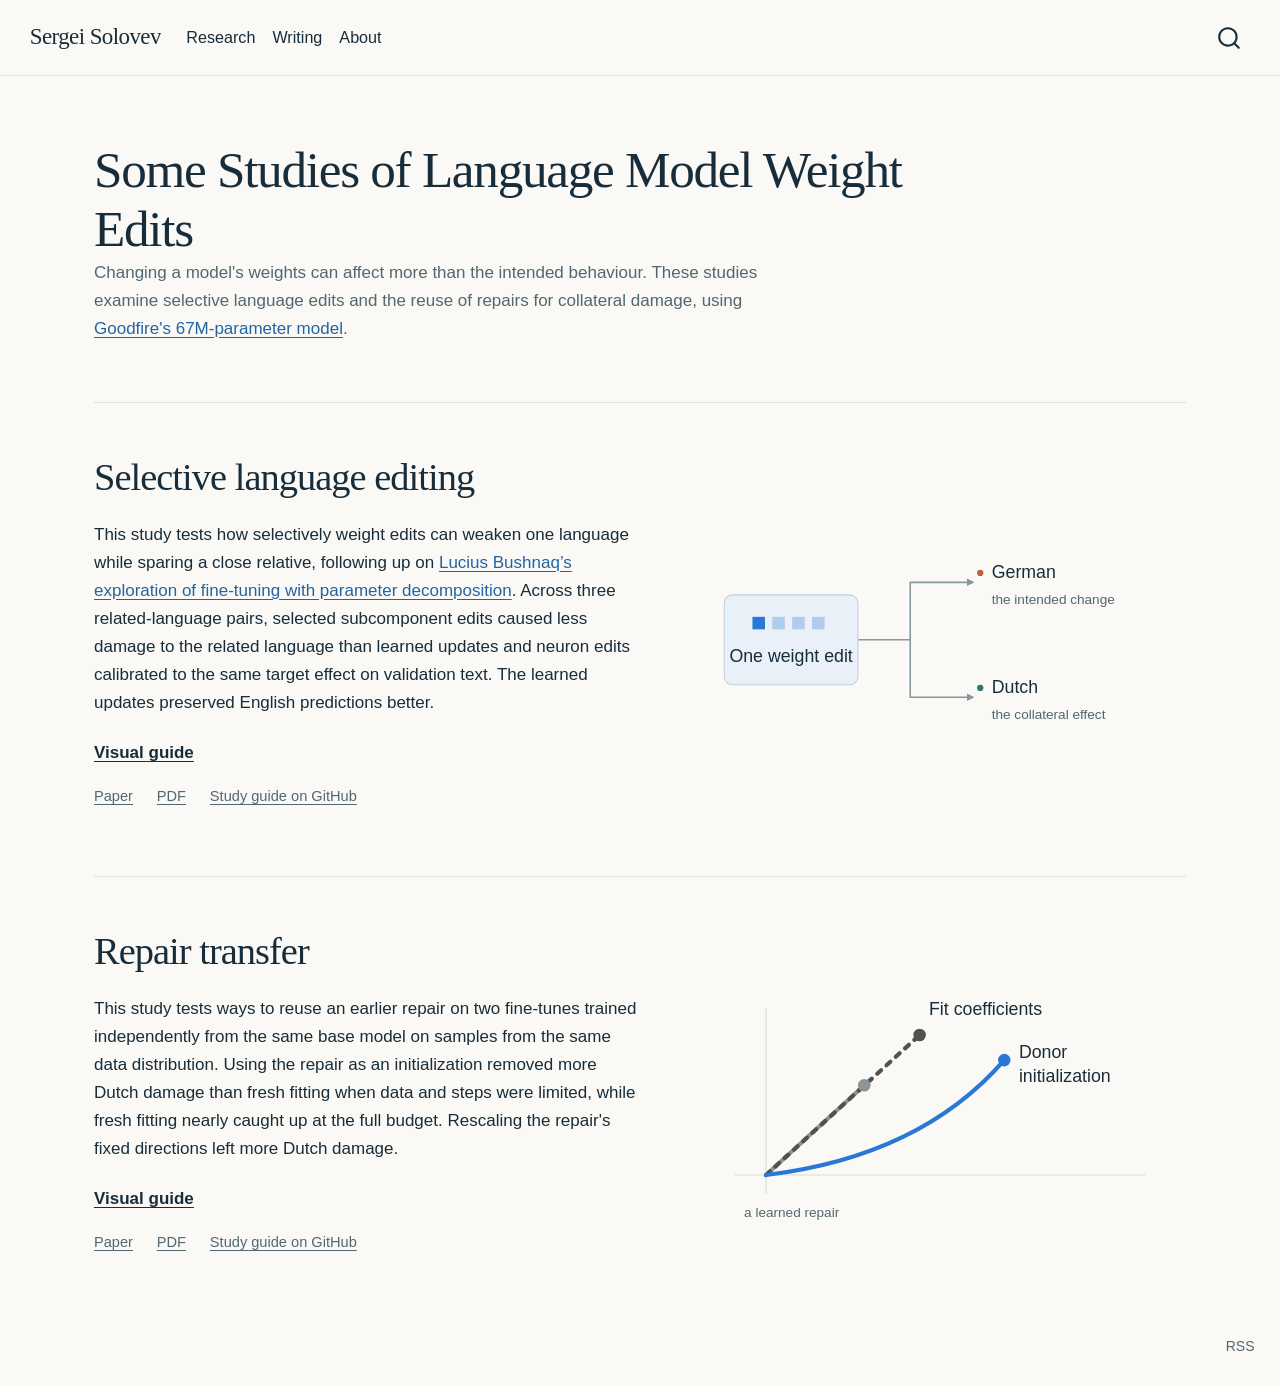
==== index.html @ b1fa0564 "Initial rendered site" ====
<!DOCTYPE html>
<html xmlns="http://www.w3.org/1999/xhtml" lang="en" xml:lang="en"><head>

<meta charset="utf-8">
<meta name="generator" content="quarto-1.10.19">

<meta name="viewport" content="width=device-width, initial-scale=1.0, user-scalable=yes">

<meta name="description" content="Language-model interpretability through selective weight edits and repair transfer.">

<title>Some Studies of Language Model Weight Edits – interesearch</title>
<style>
/* Default styles provided by pandoc.
** See https://pandoc.org/MANUAL.html#variables-for-html for config info.
*/
span.smallcaps{font-variant: small-caps;}
div.columns{display: flex; gap: 1.5em;}
div.column{flex: auto;}
@media screen {
div.columns{gap: min(4vw, 1.5em);}
div.column{overflow-x: auto;}
}
div.hanging-indent{margin-left: 1.5em; text-indent: -1.5em;}
ul.task-list{list-style: none;}
ul.task-list li input[type="checkbox"] {
  width: 0.8em;
  margin: 0 0.8em 0.2em -1em; /* quarto-specific, see https://github.com/quarto-dev/quarto-cli/issues/4556 */ 
  vertical-align: middle;
}
</style>


<script src="site_libs/quarto-nav/quarto-nav.js"></script>
<script src="site_libs/quarto-nav/headroom.min.js"></script>
<script src="site_libs/clipboard/clipboard.min.js"></script>
<script src="site_libs/quarto-search/autocomplete.umd.js"></script>
<script src="site_libs/quarto-search/fuse.min.js"></script>
<script src="site_libs/quarto-search/quarto-search.js"></script>
<meta name="quarto:offset" content="./">
<link href="./favicon.svg" rel="icon" type="image/svg+xml">
<script src="site_libs/quarto-html/quarto.js" type="module"></script>
<script src="site_libs/quarto-html/tabsets/tabsets.js" type="module"></script>
<script src="site_libs/quarto-html/popper.min.js"></script>
<script src="site_libs/quarto-html/tippy.umd.min.js"></script>
<script src="site_libs/quarto-html/anchor.min.js"></script>
<link href="site_libs/quarto-html/tippy.css" rel="stylesheet">
<link href="site_libs/quarto-html/quarto-syntax-highlighting-bf27225e3a48a9273f3daa8f8e829971.css" rel="stylesheet" id="quarto-text-highlighting-styles">
<script src="site_libs/bootstrap/bootstrap.min.js"></script>
<link href="site_libs/bootstrap/bootstrap-icons.css" rel="stylesheet">
<link href="site_libs/bootstrap/bootstrap-445b8638c3d06994fee0907d791121c4.min.css" rel="stylesheet" append-hash="true" id="quarto-bootstrap" data-mode="light">
<script id="quarto-search-options" type="application/json">{
  "location": "navbar",
  "copy-button": false,
  "collapse-after": 3,
  "panel-placement": "end",
  "type": "overlay",
  "limit": 50,
  "keyboard-shortcut": [
    "f",
    "/",
    "s"
  ],
  "show-item-context": false,
  "language": {
    "search-no-results-text": "No results",
    "search-matching-documents-text": "matching documents",
    "search-copy-link-title": "Copy link to search",
    "search-hide-matches-text": "Hide additional matches",
    "search-more-match-text": "more match in this document",
    "search-more-matches-text": "more matches in this document",
    "search-clear-button-title": "Clear",
    "search-text-placeholder": "",
    "search-detached-cancel-button-title": "Cancel",
    "search-submit-button-title": "Submit",
    "search-label": "Search"
  }
}</script>


<link rel="stylesheet" href="styles.css">
<meta property="og:title" content="Some Studies of Language Model Weight Edits – interesearch">
<meta property="og:description" content="Language-model interpretability through selective weight edits and repair transfer.">
<meta property="og:image" content="https://sergeisoly.github.io/interesearch/social-card.png">
<meta property="og:site_name" content="interesearch">
<meta property="og:image:height" content="630">
<meta property="og:image:width" content="1200">
<meta name="twitter:title" content="Some Studies of Language Model Weight Edits – interesearch">
<meta name="twitter:description" content="Language-model interpretability through selective weight edits and repair transfer.">
<meta name="twitter:image" content="https://sergeisoly.github.io/interesearch/social-card.png">
<meta name="twitter:image-height" content="630">
<meta name="twitter:image-width" content="1200">
<meta name="twitter:card" content="summary_large_image">
</head>

<body class="nav-fixed research-home quarto-light">

<div id="quarto-search-results"></div>
  <header id="quarto-header" class="headroom fixed-top">
    <nav class="navbar navbar-expand-sm " data-bs-theme="dark">
      <div class="navbar-container container-fluid">
      <div class="navbar-brand-container mx-auto">
    <a class="navbar-brand" href="https://sergeisoly.github.io/">
    <span class="navbar-title">Sergei Solovev</span>
    </a>
  </div>
            <div id="quarto-search" class="" title="Search"></div>
          <button class="navbar-toggler" type="button" data-bs-toggle="collapse" data-bs-target="#navbarCollapse" aria-controls="navbarCollapse" role="menu" aria-expanded="false" aria-label="Toggle navigation" onclick="if (window.quartoToggleHeadroom) { window.quartoToggleHeadroom(); }">
  <span class="navbar-toggler-icon"></span>
</button>
          <div class="collapse navbar-collapse" id="navbarCollapse">
            <ul class="navbar-nav navbar-nav-scroll me-auto">
  <li class="nav-item">
    <a class="nav-link" href="https://sergeisoly.github.io/research.html"> 
<span class="menu-text">Research</span></a>
  </li>  
  <li class="nav-item">
    <a class="nav-link" href="https://sergeisoly.github.io/writing.html"> 
<span class="menu-text">Writing</span></a>
  </li>  
  <li class="nav-item">
    <a class="nav-link" href="https://sergeisoly.github.io/about.html"> 
<span class="menu-text">About</span></a>
  </li>  
</ul>
          </div> <!-- /navcollapse -->
            <div class="quarto-navbar-tools">
</div>
      </div> <!-- /container-fluid -->
    </nav>
</header>
<!-- content -->
<div id="quarto-content" class="quarto-container page-columns page-rows-contents page-layout-full page-navbar">
<!-- sidebar -->
<!-- margin-sidebar -->
    
<!-- main -->
<main class="content column-page" id="quarto-document-content">

<header id="title-block-header" class="quarto-title-block default">
<div class="quarto-title">
<h1 class="title">Some Studies of Language Model Weight Edits</h1>
</div>

<div>
  <div class="description">
    Language-model interpretability through selective weight edits and repair transfer.
  </div>
</div>


<div class="quarto-title-meta column-page">

    
  
    
  </div>
  


</header>


<header class="research-hero">
<h1>Some Studies of Language Model Weight Edits</h1>
<p class="research-intro">Changing a model's weights can affect more than the intended behaviour. These studies examine selective language edits and the reuse of repairs for collateral damage, using <a href="https://www.goodfire.com/research/interpreting-lm-parameters">Goodfire's 67M-parameter model</a>.</p>
</header>

<section class="research-story">
<div class="research-story-copy">
<h2 class="anchored">Selective language editing</h2>
<p>This study tests how selectively weight edits can weaken one language while sparing a close relative, following up on <a href="https://www.lesswrong.com/posts/ieoWstubDQWLrMnhH/exploration-fine-tuning-with-parameter-decomposition">Lucius Bushnaq’s exploration of fine-tuning with parameter decomposition</a>. Across three related-language pairs, selected subcomponent edits caused less damage to the related language than learned updates and neuron edits calibrated to the same target effect on validation text. The learned updates preserved English predictions better.</p>
<p><a class="research-main-link" href="./selective-editing/explainer.html">Visual guide</a></p>
<p class="research-secondary-links"><a href="./selective-editing/index.html">Paper</a><a href="selective-editing/index.pdf">PDF</a><a href="https://github.com/sergeisoly/interesearch/blob/main/papers/guides/selective-editing.md">Study guide on GitHub</a></p>
</div>
<div class="research-story-visual" aria-label="The experiment changes German and checks the effect on Dutch. Diagram of the question, not measured data.">
<svg viewbox="0 0 470 260" role="img" aria-labelledby="selective-preview-title">
<title id="selective-preview-title">One edit, two languages to check</title>
<defs><marker id="preview-arrow" viewbox="0 0 10 10" refx="8" refy="5" markerwidth="5" markerheight="5" orient="auto-start-reverse"><path d="M 0 0 L 10 5 L 0 10" fill="#87999f"></path></marker></defs>
<g fill="none" stroke="#87999f" stroke-width="1.5" marker-end="url(#preview-arrow)"><path d="M 156 130 H 206 V 75 H 266"></path><path d="M 206 130 V 185 H 266"></path></g>
<rect x="28" y="87" width="128" height="86" rx="8" fill="#eaf0f8" stroke="#bfd0e3"></rect>
<g fill="#2a78d6"><rect x="55" y="108" width="12" height="12"></rect><rect x="74" y="108" width="12" height="12" opacity=".3"></rect><rect x="93" y="108" width="12" height="12" opacity=".3"></rect><rect x="112" y="108" width="12" height="12" opacity=".3"></rect></g>
<text x="92" y="151" text-anchor="middle" class="preview-main">One weight edit</text>
<text x="284" y="71" class="preview-main">German</text><text x="284" y="96" class="preview-note">the intended change</text>
<text x="284" y="181" class="preview-main">Dutch</text><text x="284" y="206" class="preview-note">the collateral effect</text>
<circle cx="273" cy="66" r="3" fill="#b56542"></circle><circle cx="273" cy="176" r="3" fill="#2c776f"></circle>
</svg>
</div>
</section>

<section class="research-story">
<div class="research-story-copy">
<h2 class="anchored">Repair transfer</h2>
<p>This study tests ways to reuse an earlier repair on two fine-tunes trained independently from the same base model on samples from the same data distribution. Using the repair as an initialization removed more Dutch damage than fresh fitting when data and steps were limited, while fresh fitting nearly caught up at the full budget. Rescaling the repair's fixed directions left more Dutch damage.</p>
<p><a class="research-main-link" href="./repair-transfer/explainer.html">Visual guide</a></p>
<p class="research-secondary-links"><a href="./repair-transfer/index.html">Paper</a><a href="repair-transfer/index.pdf">PDF</a><a href="https://github.com/sergeisoly/interesearch/blob/main/papers/guides/repair-transfer.md">Study guide on GitHub</a></p>
</div>
<div class="research-story-visual" aria-label="A learned repair can provide fixed directions for fitting scalar coefficients or initialize new directions. Schematic of the two approaches.">
<svg viewbox="0 0 470 260" role="img" aria-labelledby="repair-preview-title">
<title id="repair-preview-title">Two ways to reuse a learned repair</title>
<g stroke="#d4deda" stroke-width="1"><path d="M 38 202 H 431"></path><path d="M 68 220 V 42"></path></g>
<g fill="none" stroke-width="4" stroke-linecap="round"><path d="M 68 202 L 162 116" stroke="#8b9599"></path><path d="M 68 202 L 215 68" stroke="#52514e" stroke-dasharray="5 7"></path><path d="M 68 202 Q 216 184 296 92" stroke="#2a78d6"></path></g>
<circle cx="162" cy="116" r="6" fill="#8b9599"></circle><circle cx="215" cy="68" r="6" fill="#52514e"></circle><circle cx="296" cy="92" r="6" fill="#2a78d6"></circle>
<text x="47" y="242" class="preview-note">a learned repair</text><text x="224" y="49" class="preview-main">Fit coefficients</text><text x="310" y="90" class="preview-main">Donor</text><text x="310" y="113" class="preview-main">initialization</text>

</svg>
</div>
</section>



</main> <!-- /main -->
<script id="quarto-html-after-body" type="application/javascript">
  window.document.addEventListener("DOMContentLoaded", function (event) {
    const icon = "";
    const anchorJS = new window.AnchorJS();
    anchorJS.options = {
      placement: 'right',
      icon: icon
    };
    anchorJS.add('.anchored');
    const isCodeAnnotation = (el) => {
      for (const clz of el.classList) {
        if (clz.startsWith('code-annotation-')) {                     
          return true;
        }
      }
      return false;
    }
    const onCopySuccess = function(e) {
      // button target
      const button = e.trigger;
      // don't keep focus
      button.blur();
      // flash "checked"
      button.classList.add('code-copy-button-checked');
      var currentTitle = button.getAttribute("title");
      button.setAttribute("title", "Copied!");
      let tooltip;
      if (window.bootstrap) {
        button.setAttribute("data-bs-toggle", "tooltip");
        button.setAttribute("data-bs-placement", "left");
        button.setAttribute("data-bs-title", "Copied!");
        tooltip = new bootstrap.Tooltip(button, 
          { trigger: "manual", 
            customClass: "code-copy-button-tooltip",
            offset: [0, -8]});
        tooltip.show();    
      }
      setTimeout(function() {
        if (tooltip) {
          tooltip.hide();
          button.removeAttribute("data-bs-title");
          button.removeAttribute("data-bs-toggle");
          button.removeAttribute("data-bs-placement");
        }
        button.setAttribute("title", currentTitle);
        button.classList.remove('code-copy-button-checked');
      }, 1000);
      // clear code selection
      e.clearSelection();
    }
    const getTextToCopy = function(trigger) {
      const outerScaffold = trigger.parentElement.cloneNode(true);
      const codeEl = outerScaffold.querySelector('code');
      for (const childEl of codeEl.children) {
        if (isCodeAnnotation(childEl)) {
          childEl.remove();
        }
      }
      return codeEl.innerText;
    }
    const clipboard = new window.ClipboardJS('.code-copy-button:not([data-in-quarto-modal])', {
      text: getTextToCopy
    });
    clipboard.on('success', onCopySuccess);
    if (window.document.getElementById('quarto-embedded-source-code-modal')) {
      const clipboardModal = new window.ClipboardJS('.code-copy-button[data-in-quarto-modal]', {
        text: getTextToCopy,
        container: window.document.getElementById('quarto-embedded-source-code-modal')
      });
      clipboardModal.on('success', onCopySuccess);
    }
      var localhostRegex = new RegExp(/^(?:http|https):\/\/localhost\:?[0-9]*\//);
      var mailtoRegex = new RegExp(/^mailto:/);
        var filterRegex = new RegExp("https:\/\/sergeisoly\.github\.io\/interesearch\/");
      var isInternal = (href) => {
          return filterRegex.test(href) || localhostRegex.test(href) || mailtoRegex.test(href);
      }
      // Inspect non-navigation links and adorn them if external
     var links = window.document.querySelectorAll('a[href]:not(.nav-link):not(.navbar-brand):not(.toc-action):not(.sidebar-link):not(.sidebar-item-toggle):not(.pagination-link):not(.no-external):not([aria-hidden]):not(.dropdown-item):not(.quarto-navigation-tool):not(.about-link)');
      for (var i=0; i<links.length; i++) {
        const link = links[i];
        if (!isInternal(link.href)) {
          // undo the damage that might have been done by quarto-nav.js in the case of
          // links that we want to consider external
          if (link.dataset.originalHref !== undefined) {
            link.href = link.dataset.originalHref;
          }
        }
      }
    function tippyHover(el, contentFn, onTriggerFn, onUntriggerFn) {
      const config = {
        allowHTML: true,
        maxWidth: 500,
        delay: 100,
        arrow: false,
        appendTo: function(el) {
            return el.parentElement;
        },
        interactive: true,
        interactiveBorder: 10,
        theme: 'quarto',
        placement: 'bottom-start',
      };
      if (contentFn) {
        config.content = contentFn;
      }
      if (onTriggerFn) {
        config.onTrigger = onTriggerFn;
      }
      if (onUntriggerFn) {
        config.onUntrigger = onUntriggerFn;
      }
      window.tippy(el, config); 
    }
    const noterefs = window.document.querySelectorAll('a[role="doc-noteref"]');
    for (var i=0; i<noterefs.length; i++) {
      const ref = noterefs[i];
      tippyHover(ref, function() {
        // use id or data attribute instead here
        let href = ref.getAttribute('data-footnote-href') || ref.getAttribute('href');
        try { href = new URL(href).hash; } catch {}
        const id = href.replace(/^#\/?/, "");
        const note = window.document.getElementById(id);
        if (note) {
          return note.innerHTML;
        } else {
          return "";
        }
      });
    }
    const xrefs = window.document.querySelectorAll('a.quarto-xref');
    const processXRef = (id, note) => {
      // Strip column container classes
      const stripColumnClz = (el) => {
        el.classList.remove("page-full", "page-columns");
        if (el.children) {
          for (const child of el.children) {
            stripColumnClz(child);
          }
        }
      }
      stripColumnClz(note)
      if (id === null || id.startsWith('sec-')) {
        // Special case sections, only their first couple elements
        const container = document.createElement("div");
        if (note.children && note.children.length > 2) {
          container.appendChild(note.children[0].cloneNode(true));
          for (let i = 1; i < note.children.length; i++) {
            const child = note.children[i];
            if (child.tagName === "P" && child.innerText === "") {
              continue;
            } else {
              container.appendChild(child.cloneNode(true));
              break;
            }
          }
          if (window.Quarto?.typesetMath) {
            window.Quarto.typesetMath(container);
          }
          return container.innerHTML
        } else {
          if (window.Quarto?.typesetMath) {
            window.Quarto.typesetMath(note);
          }
          return note.innerHTML;
        }
      } else {
        // Remove any anchor links if they are present
        const anchorLink = note.querySelector('a.anchorjs-link');
        if (anchorLink) {
          anchorLink.remove();
        }
        if (window.Quarto?.typesetMath) {
          window.Quarto.typesetMath(note);
        }
        if (note.classList.contains("callout")) {
          return note.outerHTML;
        } else {
          return note.innerHTML;
        }
      }
    }
    for (var i=0; i<xrefs.length; i++) {
      const xref = xrefs[i];
      tippyHover(xref, undefined, function(instance) {
        instance.disable();
        let url = xref.getAttribute('href');
        let hash = undefined; 
        if (url.startsWith('#')) {
          hash = url;
        } else {
          try { hash = new URL(url).hash; } catch {}
        }
        if (hash) {
          const id = hash.replace(/^#\/?/, "");
          const note = window.document.getElementById(id);
          if (note !== null) {
            try {
              const html = processXRef(id, note.cloneNode(true));
              instance.setContent(html);
            } finally {
              instance.enable();
              instance.show();
            }
          } else {
            // See if we can fetch this
            fetch(url.split('#')[0])
            .then(res => res.text())
            .then(html => {
              const parser = new DOMParser();
              const htmlDoc = parser.parseFromString(html, "text/html");
              const note = htmlDoc.getElementById(id);
              if (note !== null) {
                const html = processXRef(id, note);
                instance.setContent(html);
              } 
            }).finally(() => {
              instance.enable();
              instance.show();
            });
          }
        } else {
          // See if we can fetch a full url (with no hash to target)
          // This is a special case and we should probably do some content thinning / targeting
          fetch(url)
          .then(res => res.text())
          .then(html => {
            const parser = new DOMParser();
            const htmlDoc = parser.parseFromString(html, "text/html");
            const note = htmlDoc.querySelector('main.content');
            if (note !== null) {
              // This should only happen for chapter cross references
              // (since there is no id in the URL)
              // remove the first header
              if (note.children.length > 0 && note.children[0].tagName === "HEADER") {
                note.children[0].remove();
              }
              const html = processXRef(null, note);
              instance.setContent(html);
            } 
          }).finally(() => {
            instance.enable();
            instance.show();
          });
        }
      }, function(instance) {
      });
    }
        let selectedAnnoteEl;
        const selectorForAnnotation = ( cell, annotation) => {
          let cellAttr = 'data-code-cell="' + cell + '"';
          let lineAttr = 'data-code-annotation="' +  annotation + '"';
          const selector = 'span[' + cellAttr + '][' + lineAttr + ']';
          return selector;
        }
        const selectCodeLines = (annoteEl) => {
          const doc = window.document;
          const targetCell = annoteEl.getAttribute("data-target-cell");
          const targetAnnotation = annoteEl.getAttribute("data-target-annotation");
          const annoteSpan = window.document.querySelector(selectorForAnnotation(targetCell, targetAnnotation));
          const lines = annoteSpan.getAttribute("data-code-lines").split(",");
          const lineIds = lines.map((line) => {
            return targetCell + "-" + line;
          })
          let top = null;
          let height = null;
          let parent = null;
          if (lineIds.length > 0) {
              //compute the position of the single el (top and bottom and make a div)
              const el = window.document.getElementById(lineIds[0]);
              top = el.offsetTop;
              height = el.offsetHeight;
              parent = el.parentElement.parentElement;
            if (lineIds.length > 1) {
              const lastEl = window.document.getElementById(lineIds[lineIds.length - 1]);
              const bottom = lastEl.offsetTop + lastEl.offsetHeight;
              height = bottom - top;
            }
            if (top !== null && height !== null && parent !== null) {
              // cook up a div (if necessary) and position it 
              let div = window.document.getElementById("code-annotation-line-highlight");
              if (div === null) {
                div = window.document.createElement("div");
                div.setAttribute("id", "code-annotation-line-highlight");
                div.style.position = 'absolute';
                parent.appendChild(div);
              }
              div.style.top = top - 2 + "px";
              div.style.height = height + 4 + "px";
              div.style.left = 0;
              let gutterDiv = window.document.getElementById("code-annotation-line-highlight-gutter");
              if (gutterDiv === null) {
                gutterDiv = window.document.createElement("div");
                gutterDiv.setAttribute("id", "code-annotation-line-highlight-gutter");
                gutterDiv.style.position = 'absolute';
                const codeCell = window.document.getElementById(targetCell);
                const gutter = codeCell.querySelector('.code-annotation-gutter');
                gutter.appendChild(gutterDiv);
              }
              gutterDiv.style.top = top - 2 + "px";
              gutterDiv.style.height = height + 4 + "px";
            }
            selectedAnnoteEl = annoteEl;
          }
        };
        const unselectCodeLines = () => {
          const elementsIds = ["code-annotation-line-highlight", "code-annotation-line-highlight-gutter"];
          elementsIds.forEach((elId) => {
            const div = window.document.getElementById(elId);
            if (div) {
              div.remove();
            }
          });
          selectedAnnoteEl = undefined;
        };
          // Handle positioning of the toggle
      window.addEventListener(
        "resize",
        throttle(() => {
          elRect = undefined;
          if (selectedAnnoteEl) {
            selectCodeLines(selectedAnnoteEl);
          }
        }, 10)
      );
      function throttle(fn, ms) {
      let throttle = false;
      let timer;
        return (...args) => {
          if(!throttle) { // first call gets through
              fn.apply(this, args);
              throttle = true;
          } else { // all the others get throttled
              if(timer) clearTimeout(timer); // cancel #2
              timer = setTimeout(() => {
                fn.apply(this, args);
                timer = throttle = false;
              }, ms);
          }
        };
      }
        // Attach click handler to the DT
        const annoteDls = window.document.querySelectorAll('dt[data-target-cell]');
        for (const annoteDlNode of annoteDls) {
          annoteDlNode.addEventListener('click', (event) => {
            const clickedEl = event.target;
            if (clickedEl !== selectedAnnoteEl) {
              unselectCodeLines();
              const activeEl = window.document.querySelector('dt[data-target-cell].code-annotation-active');
              if (activeEl) {
                activeEl.classList.remove('code-annotation-active');
              }
              selectCodeLines(clickedEl);
              clickedEl.classList.add('code-annotation-active');
            } else {
              // Unselect the line
              unselectCodeLines();
              clickedEl.classList.remove('code-annotation-active');
            }
          });
        }
    const findCites = (el) => {
      const parentEl = el.parentElement;
      if (parentEl) {
        const cites = parentEl.dataset.cites;
        if (cites) {
          return {
            el,
            cites: cites.split(' ')
          };
        } else {
          return findCites(el.parentElement)
        }
      } else {
        return undefined;
      }
    };
    var bibliorefs = window.document.querySelectorAll('a[role="doc-biblioref"]');
    for (var i=0; i<bibliorefs.length; i++) {
      const ref = bibliorefs[i];
      const citeInfo = findCites(ref);
      if (citeInfo) {
        tippyHover(citeInfo.el, function() {
          var popup = window.document.createElement('div');
          citeInfo.cites.forEach(function(cite) {
            var citeDiv = window.document.createElement('div');
            citeDiv.classList.add('hanging-indent');
            citeDiv.classList.add('csl-entry');
            var biblioDiv = window.document.getElementById('ref-' + cite);
            if (biblioDiv) {
              citeDiv.innerHTML = biblioDiv.innerHTML;
            }
            popup.appendChild(citeDiv);
          });
          return popup.innerHTML;
        });
      }
    }
  });
  </script>
</div> <!-- /content -->
<footer class="footer">
  <div class="nav-footer">
    <div class="nav-footer-left">
      &nbsp;
    </div>   
    <div class="nav-footer-center">
      &nbsp;
    </div>
    <div class="nav-footer-right">
      <ul class="footer-items list-unstyled">
    <li class="nav-item">
    <a class="nav-link" href="https://sergeisoly.github.io/writing.xml">
<p>RSS</p>
</a>
  </li>  
</ul>
    </div>
  </div>
</footer>




</body></html>
---- site_libs/quarto-html/tippy.css ----
.tippy-box[data-animation=fade][data-state=hidden]{opacity:0}[data-tippy-root]{max-width:calc(100vw - 10px)}.tippy-box{position:relative;background-color:#333;color:#fff;border-radius:4px;font-size:14px;line-height:1.4;white-space:normal;outline:0;transition-property:transform,visibility,opacity}.tippy-box[data-placement^=top]>.tippy-arrow{bottom:0}.tippy-box[data-placement^=top]>.tippy-arrow:before{bottom:-7px;left:0;border-width:8px 8px 0;border-top-color:initial;transform-origin:center top}.tippy-box[data-placement^=bottom]>.tippy-arrow{top:0}.tippy-box[data-placement^=bottom]>.tippy-arrow:before{top:-7px;left:0;border-width:0 8px 8px;border-bottom-color:initial;transform-origin:center bottom}.tippy-box[data-placement^=left]>.tippy-arrow{right:0}.tippy-box[data-placement^=left]>.tippy-arrow:before{border-width:8px 0 8px 8px;border-left-color:initial;right:-7px;transform-origin:center left}.tippy-box[data-placement^=right]>.tippy-arrow{left:0}.tippy-box[data-placement^=right]>.tippy-arrow:before{left:-7px;border-width:8px 8px 8px 0;border-right-color:initial;transform-origin:center right}.tippy-box[data-inertia][data-state=visible]{transition-timing-function:cubic-bezier(.54,1.5,.38,1.11)}.tippy-arrow{width:16px;height:16px;color:#333}.tippy-arrow:before{content:"";position:absolute;border-color:transparent;border-style:solid}.tippy-content{position:relative;padding:5px 9px;z-index:1}
---- site_libs/quarto-html/quarto-syntax-highlighting-bf27225e3a48a9273f3daa8f8e829971.css ----
/* quarto syntax highlight colors */
:root {
  --quarto-hl-ot-color: #003B4F;
  --quarto-hl-at-color: #657422;
  --quarto-hl-ss-color: #20794D;
  --quarto-hl-an-color: #5E5E5E;
  --quarto-hl-fu-color: #4758AB;
  --quarto-hl-st-color: #20794D;
  --quarto-hl-cf-color: #003B4F;
  --quarto-hl-op-color: #5E5E5E;
  --quarto-hl-er-color: #AD0000;
  --quarto-hl-bn-color: #AD0000;
  --quarto-hl-al-color: #AD0000;
  --quarto-hl-va-color: #111111;
  --quarto-hl-bu-color: inherit;
  --quarto-hl-ex-color: inherit;
  --quarto-hl-pp-color: #AD0000;
  --quarto-hl-in-color: #5E5E5E;
  --quarto-hl-vs-color: #20794D;
  --quarto-hl-wa-color: #5E5E5E;
  --quarto-hl-do-color: #5E5E5E;
  --quarto-hl-im-color: #00769E;
  --quarto-hl-ch-color: #20794D;
  --quarto-hl-dt-color: #AD0000;
  --quarto-hl-fl-color: #AD0000;
  --quarto-hl-co-color: #5E5E5E;
  --quarto-hl-cv-color: #5E5E5E;
  --quarto-hl-cn-color: #8f5902;
  --quarto-hl-sc-color: #5E5E5E;
  --quarto-hl-dv-color: #AD0000;
  --quarto-hl-kw-color: #003B4F;
}

/* other quarto variables */
:root {
  --quarto-font-monospace: SFMono-Regular, Menlo, Monaco, Consolas, "Liberation Mono", "Courier New", monospace;
}

/* syntax highlight based on Pandoc's rules */
pre > code.sourceCode > span {
  color: #003B4F;
}

code.sourceCode > span {
  color: #003B4F;
}

div.sourceCode,
div.sourceCode pre.sourceCode {
  color: #003B4F;
}

/* Normal */
code span {
  color: #003B4F;
}

/* Alert */
code span.al {
  color: #AD0000;
  font-style: inherit;
}

/* Annotation */
code span.an {
  color: #5E5E5E;
  font-style: inherit;
}

/* Attribute */
code span.at {
  color: #657422;
  font-style: inherit;
}

/* BaseN */
code span.bn {
  color: #AD0000;
  font-style: inherit;
}

/* BuiltIn */
code span.bu {
  font-style: inherit;
}

/* ControlFlow */
code span.cf {
  color: #003B4F;
  font-weight: bold;
  font-style: inherit;
}

/* Char */
code span.ch {
  color: #20794D;
  font-style: inherit;
}

/* Constant */
code span.cn {
  color: #8f5902;
  font-style: inherit;
}

/* Comment */
code span.co {
  color: #5E5E5E;
  font-style: inherit;
}

/* CommentVar */
code span.cv {
  color: #5E5E5E;
  font-style: italic;
}

/* Documentation */
code span.do {
  color: #5E5E5E;
  font-style: italic;
}

/* DataType */
code span.dt {
  color: #AD0000;
  font-style: inherit;
}

/* DecVal */
code span.dv {
  color: #AD0000;
  font-style: inherit;
}

/* Error */
code span.er {
  color: #AD0000;
  font-style: inherit;
}

/* Extension */
code span.ex {
  font-style: inherit;
}

/* Float */
code span.fl {
  color: #AD0000;
  font-style: inherit;
}

/* Function */
code span.fu {
  color: #4758AB;
  font-style: inherit;
}

/* Import */
code span.im {
  color: #00769E;
  font-style: inherit;
}

/* Information */
code span.in {
  color: #5E5E5E;
  font-style: inherit;
}

/* Keyword */
code span.kw {
  color: #003B4F;
  font-weight: bold;
  font-style: inherit;
}

/* Operator */
code span.op {
  color: #5E5E5E;
  font-style: inherit;
}

/* Other */
code span.ot {
  color: #003B4F;
  font-style: inherit;
}

/* Preprocessor */
code span.pp {
  color: #AD0000;
  font-style: inherit;
}

/* SpecialChar */
code span.sc {
  color: #5E5E5E;
  font-style: inherit;
}

/* SpecialString */
code span.ss {
  color: #20794D;
  font-style: inherit;
}

/* String */
code span.st {
  color: #20794D;
  font-style: inherit;
}

/* Variable */
code span.va {
  color: #111111;
  font-style: inherit;
}

/* VerbatimString */
code span.vs {
  color: #20794D;
  font-style: inherit;
}

/* Warning */
code span.wa {
  color: #5E5E5E;
  font-style: italic;
}

.prevent-inlining {
  content: "</";
}

/*# sourceMappingURL=8be38f48d34c45af72792cbd699585e7.css.map */
---- styles.css ----
/* On narrow screens a wide table or display formula scrolls inside its own box instead of widening the page,
   and long URLs wrap. */
@media (max-width: 767.98px) {
  main table,
  main mjx-container[display="true"] {
    display: block;
    max-width: 100%;
    overflow-x: auto;
  }
  main a {
    overflow-wrap: anywhere;
  }
}

:root {
  --research-paper: #faf9f5;
  --research-ink: #182d3b;
  --research-muted: #526771;
  --research-rule: #dce2df;
  --research-blue: #2364a5;
}
body {
  background: var(--research-paper);
  color: var(--research-ink);
  font-family: -apple-system, BlinkMacSystemFont, "Segoe UI", sans-serif;
  font-size: 17px;
  line-height: 1.65;
}
a { color: var(--research-blue); text-underline-offset: .2em; }
a:hover { color: #143e68; }
a:focus-visible, button:focus-visible, input:focus-visible, select:focus-visible, summary:focus-visible {
  outline: 3px solid #a46c17;
  outline-offset: 4px;
}
.navbar {
  background: var(--research-paper) !important;
  color: var(--research-ink);
  border-bottom: 1px solid var(--research-rule);
  padding-top: .85rem;
  padding-bottom: .85rem;
}
.navbar .navbar-brand, .navbar .nav-link, .navbar .navbar-toggler, .navbar #quarto-search { color: var(--research-ink); }
.navbar .navbar-title { font: 500 1.35rem Georgia, serif; letter-spacing: -.025em; }
.navbar .nav-link { font-size: .95rem; }
h1, h2, h3 { font-family: Georgia, "Times New Roman", serif; font-weight: 500; letter-spacing: -.025em; }
h1.title { font-size: clamp(2.15rem, 4vw, 3.3rem); line-height: 1.12; }
h2 { border-bottom: 0; margin-top: 2.8rem; padding-bottom: 0; line-height: 1.2; }
h3 { line-height: 1.3; }
#title-block-header { margin-top: 2.2rem; margin-bottom: 2.5rem; }
.quarto-title .subtitle { color: var(--research-muted); font-size: 1.05rem; }
#TOC { font-size: .82rem; line-height: 1.55; }
#TOC a, .sidebar nav[role=doc-toc] ul>li>a.active { color: var(--research-muted); }
main p, main li { overflow-wrap: break-word; }
main code { font-size: .85em; }
main pre { font-size: .84rem; }
main img { max-width: 100%; height: auto; }
main table { font-size: .9rem; }
.research-home #title-block-header { display: none; }
.research-home #quarto-content { display: block; max-width: 1160px; margin: auto; padding: 0 2rem; }
.research-home main { margin: auto; }
.research-hero { padding: 3rem 0 2.5rem; max-width: 870px; }
.research-eyebrow { font: 600 .73rem/1.5 -apple-system, BlinkMacSystemFont, "Segoe UI", sans-serif; text-transform: uppercase; letter-spacing: .14em; color: var(--research-muted); margin-bottom: 1.1rem; }
.research-hero h1 { font-size: clamp(2.15rem, 4vw, 3.3rem); line-height: 1.15; margin: 0; }
.research-lead { font-size: 1.35rem; line-height: 1.55; max-width: 780px; }
.research-intro { color: var(--research-muted); max-width: 720px; }
.research-story { border-top: 1px solid var(--research-rule); padding: 3rem 0; display: grid; grid-template-columns: 1.12fr 1fr; align-items: center; gap: 3rem; }
.research-story h2 { font-size: clamp(1.9rem, 3vw, 2.45rem); margin: 0 0 1.2rem; }
.research-story-copy>p:not(.research-eyebrow) { max-width: 560px; }
.research-main-link { display: inline-block; color: var(--research-ink); font-weight: 600; margin-top: .3rem; }
.research-main-link span { margin-left: .3rem; }
.research-secondary-links { display: flex; flex-wrap: wrap; gap: 1.4rem; font-size: .86rem; }
.research-secondary-links a { color: var(--research-muted); }
.research-story-visual svg { width: 100%; height: auto; overflow: visible; }
.preview-main { font: 500 17px -apple-system, BlinkMacSystemFont, "Segoe UI", sans-serif; fill: var(--research-ink); }
.preview-note { font: 13px -apple-system, BlinkMacSystemFont, "Segoe UI", sans-serif; fill: var(--research-muted); }
.research-footnote { border-top: 1px solid var(--research-rule); padding: 2rem 0 4rem; color: var(--research-muted); font-size: .9rem; }
.research-footnote p { max-width: 790px; }
.research-explainer #quarto-content { display: block; max-width: 1100px; padding: 0 2rem; margin: auto; }
.research-explainer main { margin: auto; }
.research-explainer #title-block-header { max-width: 900px; margin-top: 3.5rem; }
.research-explainer main p { max-width: 790px; }
.research-explainer main>section { margin-top: 3rem; }
.research-explainer h2 { max-width: 800px; font-size: clamp(1.65rem, 3vw, 2.2rem); margin-bottom: 1.25rem; }
.research-explainer h3 { font-family: inherit; font-size: 1.1rem; font-weight: 600; letter-spacing: 0; }
.research-explainer .subtitle { max-width: 770px; font-size: 1.2rem; line-height: 1.55; }
.explainer-links { display: flex; flex-wrap: wrap; gap: 1.3rem; font-size: .9rem; margin: 1.2rem 0 2rem; }
.visual-panel, .explainer-visual { margin: 2rem 0; border-top: 1px solid var(--research-rule); border-bottom: 1px solid var(--research-rule); padding: 1.75rem 0; }
.visual-controls, .explainer-controls { display: flex; flex-wrap: wrap; align-items: end; gap: 1rem 1.6rem; margin-bottom: 1.5rem; }
.visual-controls label, .explainer-controls label { display: flex; flex-direction: column; gap: .4rem; font-size: .85rem; font-weight: 600; }
.research-explainer button, .research-explainer select { font: inherit; font-size: .9rem; border: 1px solid #aebfc1; background: transparent; color: var(--research-ink); min-height: 42px; border-radius: 4px; padding: .45rem .8rem; }
.research-explainer button { cursor: pointer; }
.research-explainer button[aria-pressed=true] { background: var(--research-ink); border-color: var(--research-ink); color: #fff; }
.research-explainer button:hover:not([aria-pressed=true]) { background: #edf0eb; }
.research-explainer input[type=range] { accent-color: #2a78d6; max-width: 100%; }
.research-explainer svg { display: block; width: 100%; height: auto; }
.research-explainer svg text { font-family: -apple-system, BlinkMacSystemFont, "Segoe UI", sans-serif; }
.research-explainer figcaption, .visual-caption, .explainer-caption { color: var(--research-muted); font-size: .85rem; line-height: 1.6; margin-top: .75rem; max-width: 840px; }
.research-explainer details { margin: 1.5rem 0; border-top: 1px solid var(--research-rule); padding-top: 1rem; font-size: .92rem; }
.research-explainer summary { cursor: pointer; font-weight: 600; }
.research-explainer details table { font-size: .85rem; }
.research-explainer .visual-note, .research-explainer .explainer-note { color: var(--research-muted); font-size: .92rem; }
@media (max-width: 700px) {
  body { font-size: 16px; }
  .research-home #quarto-content, .research-explainer #quarto-content { padding: 0 1.15rem; }
  .research-hero { padding: 3rem 0 2.5rem; }
  .research-lead { font-size: 1.15rem; }
  .research-story { grid-template-columns: 1fr; gap: 1rem; padding: 2.5rem 0; }
  .research-story-visual { max-width: 470px; }
  .research-explainer #title-block-header { margin-top: 2.5rem; }
  .visual-controls, .explainer-controls { gap: .8rem; }
  .research-explainer select { max-width: 100%; }
}
@media (prefers-reduced-motion: reduce) {
  *, *::before, *::after { scroll-behavior: auto !important; transition-duration: 0s !important; animation-duration: 0s !important; }
}

/* Figures form part of the argument, with controls beside the thing they change. */
.visual-figure, .explainer-diagram, .explainer-figure { margin: 2rem 0; }
.visual-concept, .explainer-diagram, .explainer-interactive { padding: 1.6rem 0; border-top: 1px solid var(--research-rule); border-bottom: 1px solid var(--research-rule); }
.visual-coefficient-control { max-width: 570px; margin: 0 auto 1.7rem; }
.visual-coefficient-control label, .explainer-step-control label { display: flex; justify-content: space-between; gap: 1rem; font-size: .9rem; font-weight: 600; }
.visual-coefficient-control output, .explainer-step-control output { font-variant-numeric: tabular-nums; }
.visual-coefficient-control input, .explainer-step-control input { display: block; width: 100%; margin: .8rem 0; }
.visual-range-labels, .explainer-step-labels { display: flex; justify-content: space-between; font-size: .78rem; color: var(--research-muted); }
.visual-matrix-equation { display: grid; grid-template-columns: 1fr 30px 1fr 30px 1fr; align-items: center; gap: 1.1rem; max-width: 740px; margin: auto; }
.visual-matrix-term p { text-align: center; font-size: .85rem; font-weight: 600; margin-bottom: .6rem; }
.visual-matrix-term svg { max-width: 160px; margin: auto; }
.visual-matrix-operator { text-align: center; font-size: 1.9rem; padding-top: 1.7rem; color: var(--research-muted); }
.visual-matrix-state { text-align: center; margin: 1.5rem auto 0; font-size: .95rem; }
.visual-dose { border: 0; margin: 0; padding: 0; }
.visual-dose legend { float: none; width: auto; font-size: .85rem; font-weight: 600; margin-bottom: .4rem; }
.visual-chart-pair { display: grid; grid-template-columns: 1fr 1fr; gap: 1.5rem; }
.visual-result-sentence, .explainer-finding { border-left: 3px solid #2a78d6; padding-left: 1.1rem; margin-top: 1.6rem; }
.visual-uncertainty-table { overflow-x: auto; }
.visual-uncertainty-table table, .explainer-data-table table { width: 100%; margin-top: 1rem; border-collapse: collapse; }
.visual-uncertainty-table th, .visual-uncertainty-table td, .explainer-data-table th, .explainer-data-table td { padding: .6rem .7rem; border-bottom: 1px solid var(--research-rule); text-align: left; }
.visual-next { border-top: 1px solid var(--research-rule); margin-top: 2rem; padding: 1.5rem 0; }
.explainer-transfer-path { display: flex; align-items: center; gap: 1.8rem; margin-bottom: 1.8rem; }
.explainer-transfer-path strong, .explainer-kicker { display: block; }
.explainer-kicker { font-size: .78rem; color: var(--research-muted); }
.explainer-transfer-path strong { font-size: 1rem; }
.explainer-transfer-arrow { color: var(--research-muted); font-size: 2rem; }
.explainer-method-controls { display: flex; flex-wrap: wrap; gap: .65rem; margin-bottom: 1rem; }
.explainer-concept-layout { display: grid; grid-template-columns: 1fr 1fr; gap: 2rem; align-items: center; }
.explainer-method-copy { max-width: 470px; }
.explainer-method-copy h3 { margin-top: .5rem; }
.explainer-method-copy p { font-size: .95rem; }
.explainer-step-control { max-width: 560px; margin: 1.7rem 0; }
.explainer-reading { font-size: .95rem; }
.research-paper-title { font-size: .86rem; color: var(--research-muted); }
@media (max-width: 800px) {
  .visual-chart-pair { grid-template-columns: 1fr; gap: 1.4rem; }
  .explainer-concept-layout { grid-template-columns: 1fr; gap: .4rem; }
  #repair-method-illustration { max-width: 470px; }
}
@media (max-width: 480px) {
  .visual-matrix-equation { gap: .3rem; grid-template-columns: 1fr 17px 1fr 17px 1fr; }
  .visual-matrix-term p { min-height: 2.7em; line-height: 1.35; font-size: .73rem; }
  .visual-matrix-operator { font-size: 1.35rem; }
  .explainer-transfer-path { gap: .8rem; }
  .explainer-transfer-path strong { font-size: .85rem; }
  .explainer-kicker { font-size: .72rem; }
}
.navbar .navbar-nav .nav-link.active, .navbar .navbar-nav .nav-link.show { color: var(--research-ink) !important; }
.navbar #quarto-search .aa-DetachedSearchButton { color: var(--research-ink); }
.navbar .navbar-toggler-icon { filter: brightness(.25); }

.navbar #quarto-search .aa-SubmitIcon, .navbar #quarto-search .aa-SubmitIcon path { color: var(--research-ink); fill: var(--research-ink); }

/* Context for readers arriving directly at a visual guide. */
.study-breadcrumb { color: var(--research-muted); font-size: .85rem; margin-bottom: 1.4rem; }
.research-eyebrow a { color: inherit; }
.nav-footer a { color: var(--research-muted); }

.study-resources { border-top: 1px solid var(--research-rule); border-bottom: 1px solid var(--research-rule); padding: .65rem 0; margin: 1rem 0 1.5rem; font-size: .9rem; }
.study-resources p { margin: 0; }

.navbar .nav-link:focus-visible { outline: 3px solid #a46c17; outline-offset: 2px; box-shadow: none; }

.nav-footer { background: var(--research-paper); }


/* Keep search descriptions in metadata without repeating the introduction. */
#title-block-header .description { display: none; }

/* Tables use the same paper background as the surrounding page. */
main table { --bs-table-bg: transparent; --bs-table-color: var(--research-ink); background-color: transparent; }
main table > :not(caption) > * > * { background-color: transparent; }

/* Quarto appendices share the surrounding page background. */
#quarto-appendix.default { background-color: transparent; }

/* Keep the action column legible in the guides' three-column route tables. */
.guide-task-options table { display: table; width: 100%; table-layout: fixed; }
.guide-task-options th:first-child, .guide-task-options td:first-child { width: 28%; }
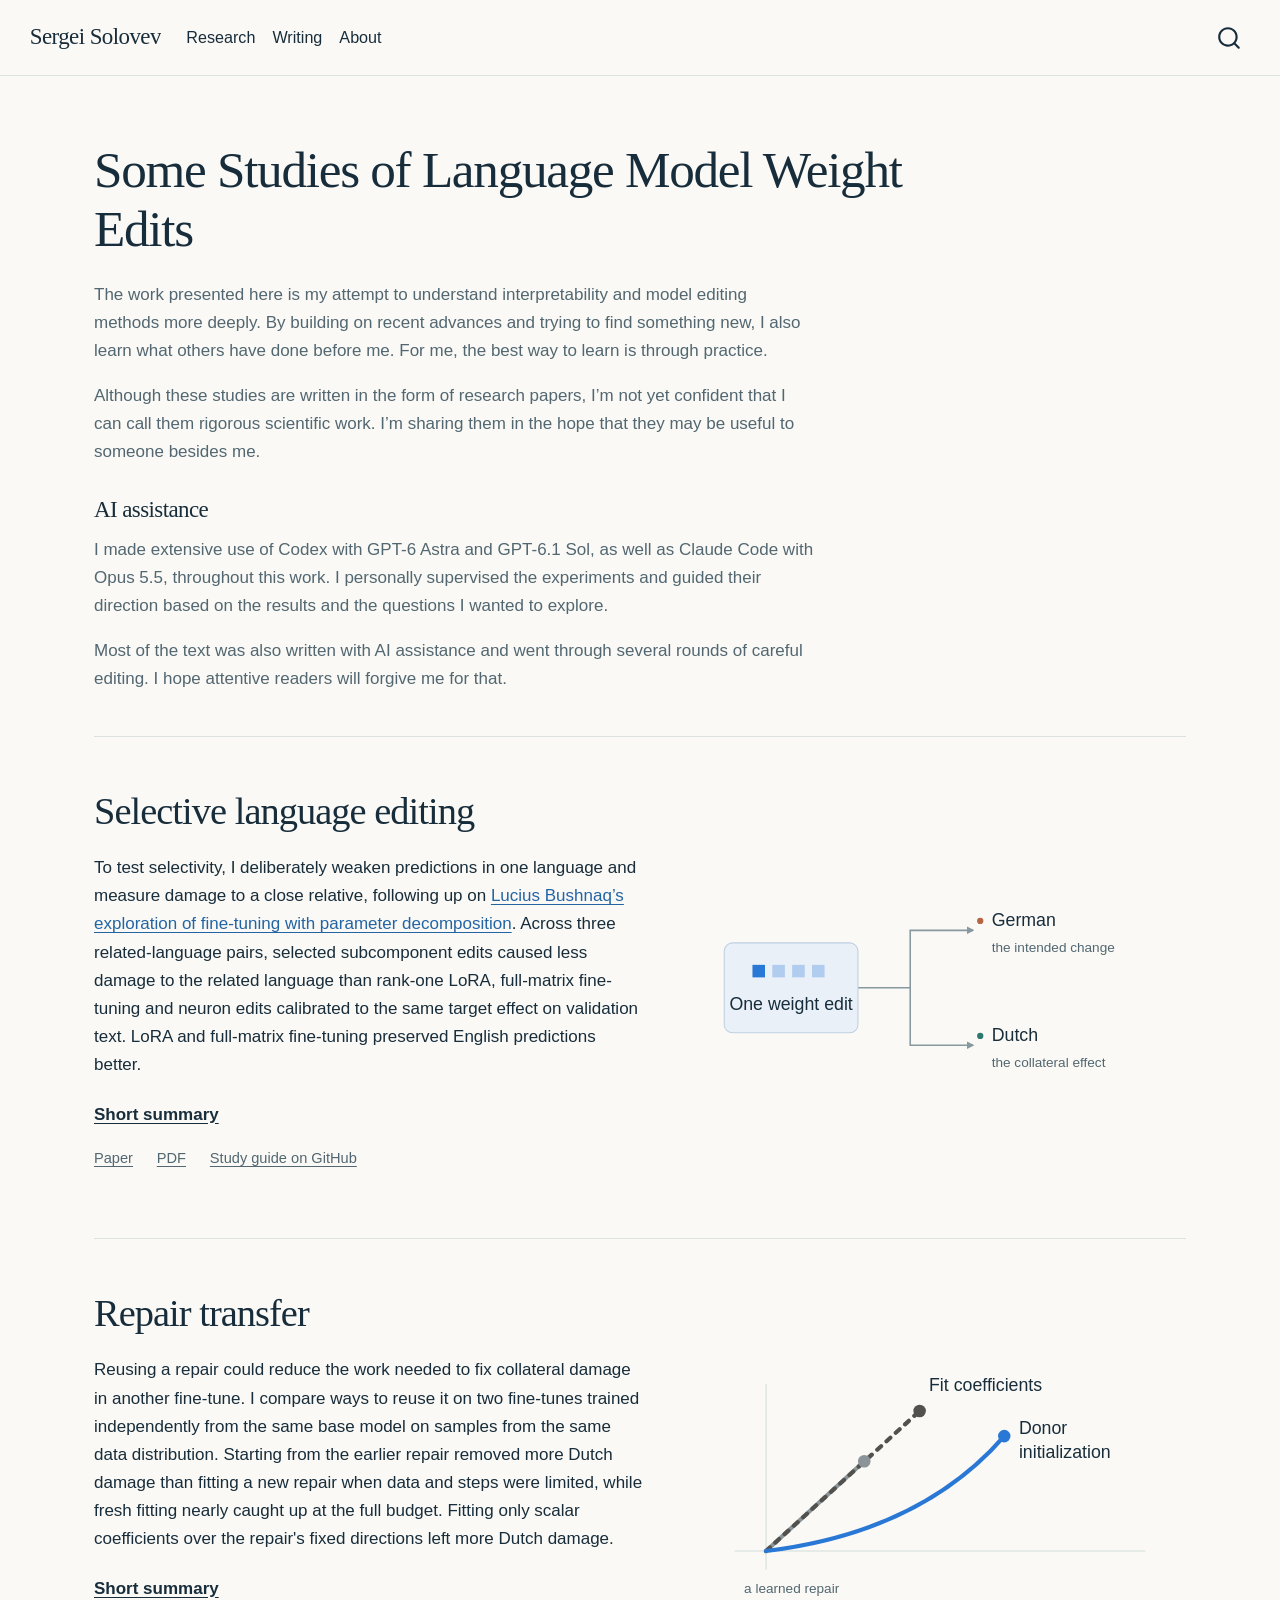
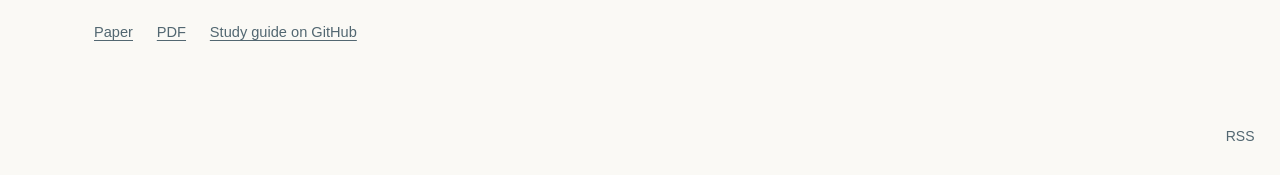
==== commit 619d44f9: "Built site for gh-pages" ====
--- a/index.html
+++ b/index.html
@@ -162,14 +162,20 @@
 
 <header class="research-hero">
 <h1>Some Studies of Language Model Weight Edits</h1>
-<p class="research-intro">Changing a model's weights can affect more than the intended behaviour. These studies examine selective language edits and the reuse of repairs for collateral damage, using <a href="https://www.goodfire.com/research/interpreting-lm-parameters">Goodfire's 67M-parameter model</a>.</p>
+<p class="research-intro">The work presented here is my attempt to understand interpretability and model editing methods more deeply. By building on recent advances and trying to find something new, I also learn what others have done before me. For me, the best way to learn is through practice.</p>
+<p class="research-intro">Although these studies are written in the form of research papers, I’m not yet confident that I can call them rigorous scientific work. I’m sharing them in the hope that they may be useful to someone besides me.</p>
+<section class="research-ai-note" aria-labelledby="ai-assistance">
+<h2 id="ai-assistance" class="anchored">AI assistance</h2>
+<p>I made extensive use of Codex with GPT-6 Astra and GPT-6.1 Sol, as well as Claude Code with Opus 5.5, throughout this work. I personally supervised the experiments and guided their direction based on the results and the questions I wanted to explore.</p>
+<p>Most of the text was also written with AI assistance and went through several rounds of careful editing. I hope attentive readers will forgive me for that.</p>
+</section>
 </header>
 
 <section class="research-story">
 <div class="research-story-copy">
 <h2 class="anchored">Selective language editing</h2>
-<p>This study tests how selectively weight edits can weaken one language while sparing a close relative, following up on <a href="https://www.lesswrong.com/posts/ieoWstubDQWLrMnhH/exploration-fine-tuning-with-parameter-decomposition">Lucius Bushnaq’s exploration of fine-tuning with parameter decomposition</a>. Across three related-language pairs, selected subcomponent edits caused less damage to the related language than learned updates and neuron edits calibrated to the same target effect on validation text. The learned updates preserved English predictions better.</p>
-<p><a class="research-main-link" href="./selective-editing/explainer.html">Visual guide</a></p>
+<p>To test selectivity, I deliberately weaken predictions in one language and measure damage to a close relative, following up on <a href="https://www.lesswrong.com/posts/ieoWstubDQWLrMnhH/exploration-fine-tuning-with-parameter-decomposition">Lucius Bushnaq’s exploration of fine-tuning with parameter decomposition</a>. Across three related-language pairs, selected subcomponent edits caused less damage to the related language than rank-one LoRA, full-matrix fine-tuning and neuron edits calibrated to the same target effect on validation text. LoRA and full-matrix fine-tuning preserved English predictions better.</p>
+<p><a class="research-main-link" href="./selective-editing/explainer.html">Short summary</a></p>
 <p class="research-secondary-links"><a href="./selective-editing/index.html">Paper</a><a href="selective-editing/index.pdf">PDF</a><a href="https://github.com/sergeisoly/interesearch/blob/main/papers/guides/selective-editing.md">Study guide on GitHub</a></p>
 </div>
 <div class="research-story-visual" aria-label="The experiment changes German and checks the effect on Dutch. Diagram of the question, not measured data.">
@@ -190,8 +196,8 @@
 <section class="research-story">
 <div class="research-story-copy">
 <h2 class="anchored">Repair transfer</h2>
-<p>This study tests ways to reuse an earlier repair on two fine-tunes trained independently from the same base model on samples from the same data distribution. Using the repair as an initialization removed more Dutch damage than fresh fitting when data and steps were limited, while fresh fitting nearly caught up at the full budget. Rescaling the repair's fixed directions left more Dutch damage.</p>
-<p><a class="research-main-link" href="./repair-transfer/explainer.html">Visual guide</a></p>
+<p>Reusing a repair could reduce the work needed to fix collateral damage in another fine-tune. I compare ways to reuse it on two fine-tunes trained independently from the same base model on samples from the same data distribution. Starting from the earlier repair removed more Dutch damage than fitting a new repair when data and steps were limited, while fresh fitting nearly caught up at the full budget. Fitting only scalar coefficients over the repair's fixed directions left more Dutch damage.</p>
+<p><a class="research-main-link" href="./repair-transfer/explainer.html">Short summary</a></p>
 <p class="research-secondary-links"><a href="./repair-transfer/index.html">Paper</a><a href="repair-transfer/index.pdf">PDF</a><a href="https://github.com/sergeisoly/interesearch/blob/main/papers/guides/repair-transfer.md">Study guide on GitHub</a></p>
 </div>
 <div class="research-story-visual" aria-label="A learned repair can provide fixed directions for fitting scalar coefficients or initialize new directions. Schematic of the two approaches.">
--- a/styles.css
+++ b/styles.css
@@ -63,6 +63,10 @@
 .research-hero h1 { font-size: clamp(2.15rem, 4vw, 3.3rem); line-height: 1.15; margin: 0; }
 .research-lead { font-size: 1.35rem; line-height: 1.55; max-width: 780px; }
 .research-intro { color: var(--research-muted); max-width: 720px; }
+.research-hero h1 + .research-intro { margin-top: 1.3rem; }
+.research-ai-note { max-width: 720px; margin-top: 1.75rem; color: var(--research-muted); }
+.research-ai-note h2 { color: var(--research-ink); font-size: 1.35rem; margin: 0 0 .75rem; }
+.research-ai-note p:last-child { margin-bottom: 0; }
 .research-story { border-top: 1px solid var(--research-rule); padding: 3rem 0; display: grid; grid-template-columns: 1.12fr 1fr; align-items: center; gap: 3rem; }
 .research-story h2 { font-size: clamp(1.9rem, 3vw, 2.45rem); margin: 0 0 1.2rem; }
 .research-story-copy>p:not(.research-eyebrow) { max-width: 560px; }
@@ -183,8 +187,8 @@
 /* Keep search descriptions in metadata without repeating the introduction. */
 #title-block-header .description { display: none; }
 
-/* Tables use the same paper background as the surrounding page. */
-main table { --bs-table-bg: transparent; --bs-table-color: var(--research-ink); background-color: transparent; }
+/* Override Quarto's full-width column table background as well as Bootstrap's cells. */
+#quarto-document-content table { --bs-table-bg: transparent; --bs-table-color: var(--research-ink); background-color: transparent; }
 main table > :not(caption) > * > * { background-color: transparent; }
 
 /* Quarto appendices share the surrounding page background. */
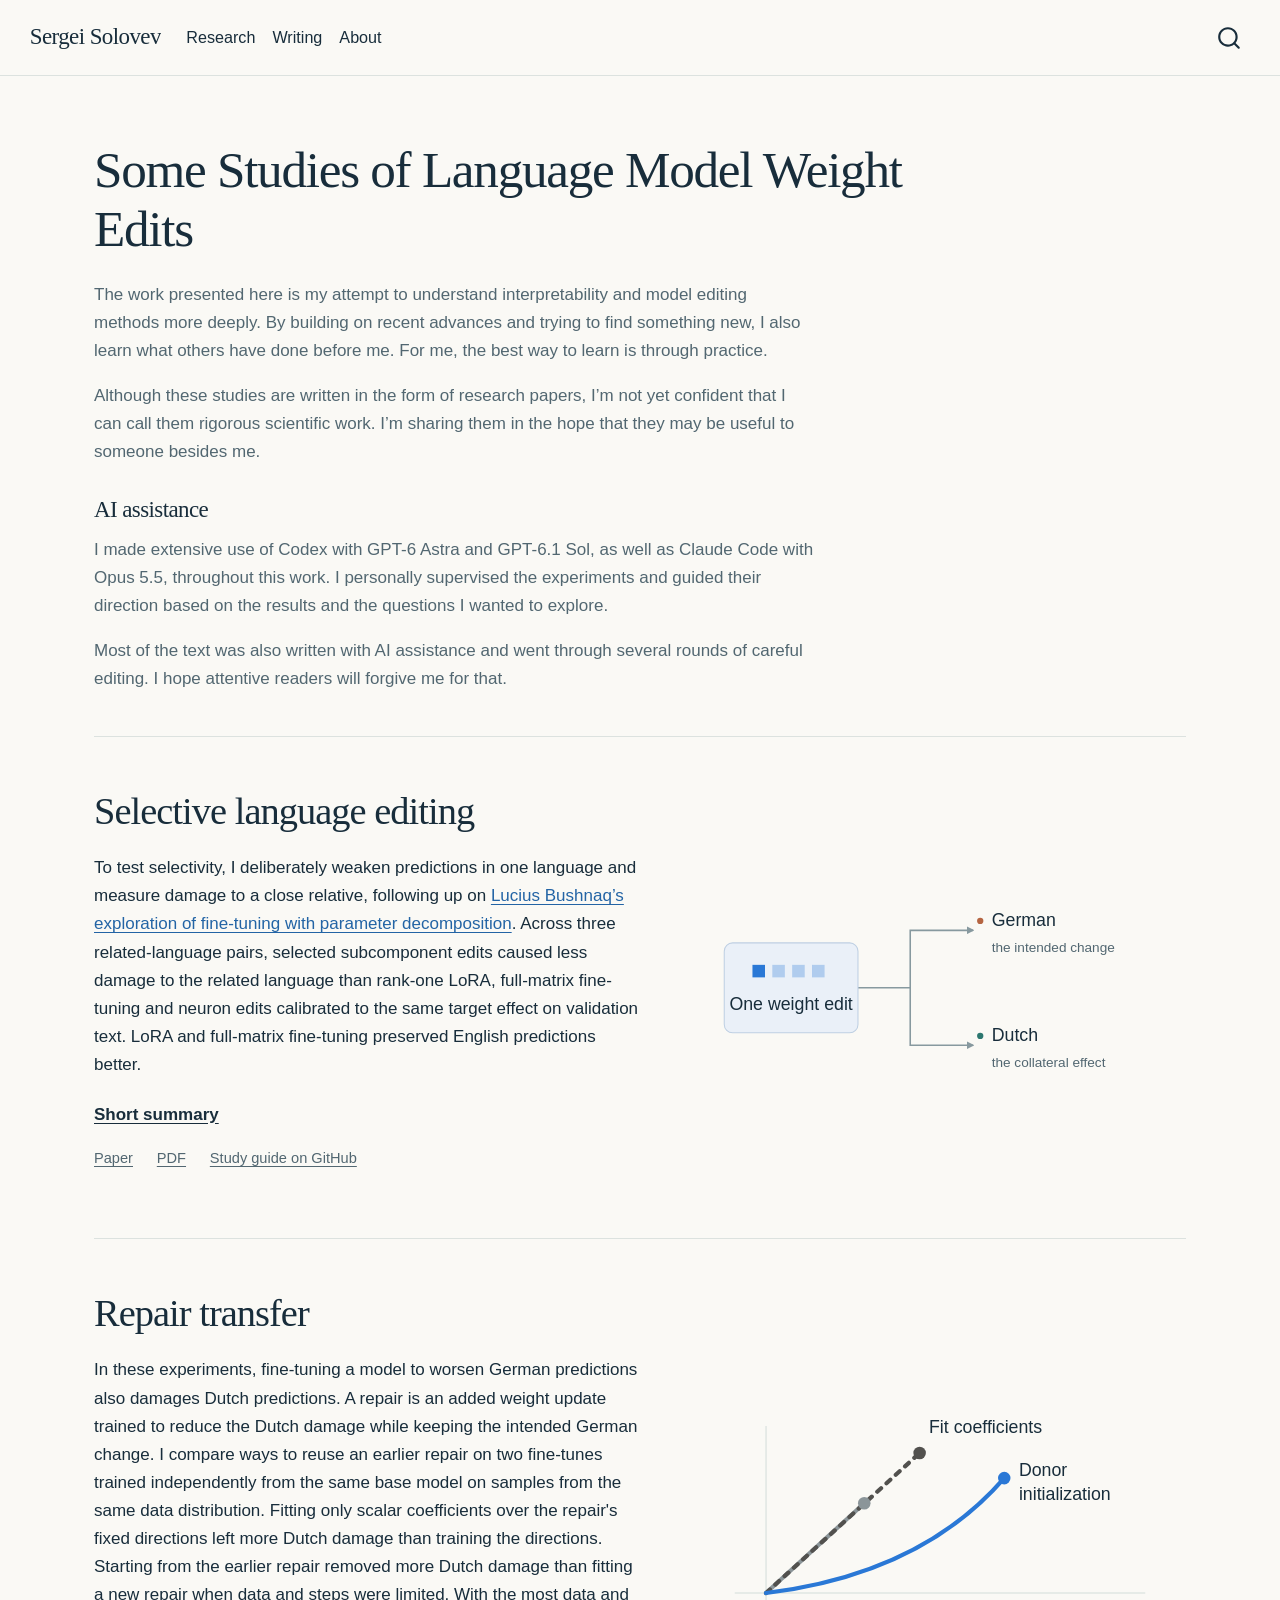
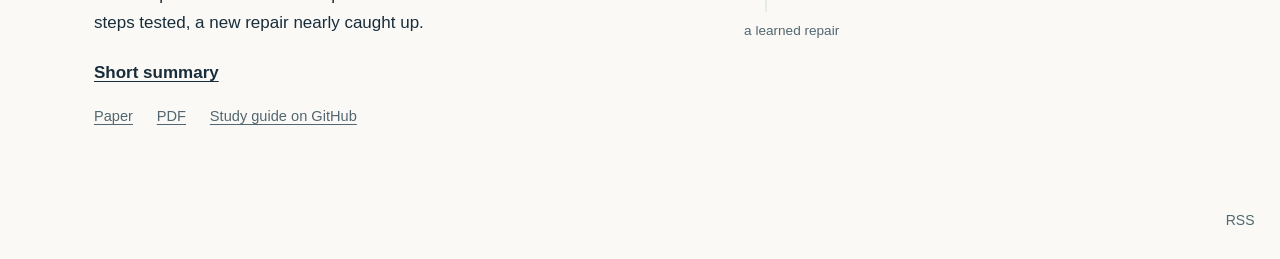
==== commit 9cc7b9f9: "Built site for gh-pages" ====
--- a/index.html
+++ b/index.html
@@ -196,7 +196,7 @@
 <section class="research-story">
 <div class="research-story-copy">
 <h2 class="anchored">Repair transfer</h2>
-<p>Reusing a repair could reduce the work needed to fix collateral damage in another fine-tune. I compare ways to reuse it on two fine-tunes trained independently from the same base model on samples from the same data distribution. Starting from the earlier repair removed more Dutch damage than fitting a new repair when data and steps were limited, while fresh fitting nearly caught up at the full budget. Fitting only scalar coefficients over the repair's fixed directions left more Dutch damage.</p>
+<p>In these experiments, fine-tuning a model to worsen German predictions also damages Dutch predictions. A repair is an added weight update trained to reduce the Dutch damage while keeping the intended German change. I compare ways to reuse an earlier repair on two fine-tunes trained independently from the same base model on samples from the same data distribution. Fitting only scalar coefficients over the repair's fixed directions left more Dutch damage than training the directions. Starting from the earlier repair removed more Dutch damage than fitting a new repair when data and steps were limited. With the most data and steps tested, a new repair nearly caught up.</p>
 <p><a class="research-main-link" href="./repair-transfer/explainer.html">Short summary</a></p>
 <p class="research-secondary-links"><a href="./repair-transfer/index.html">Paper</a><a href="repair-transfer/index.pdf">PDF</a><a href="https://github.com/sergeisoly/interesearch/blob/main/papers/guides/repair-transfer.md">Study guide on GitHub</a></p>
 </div>
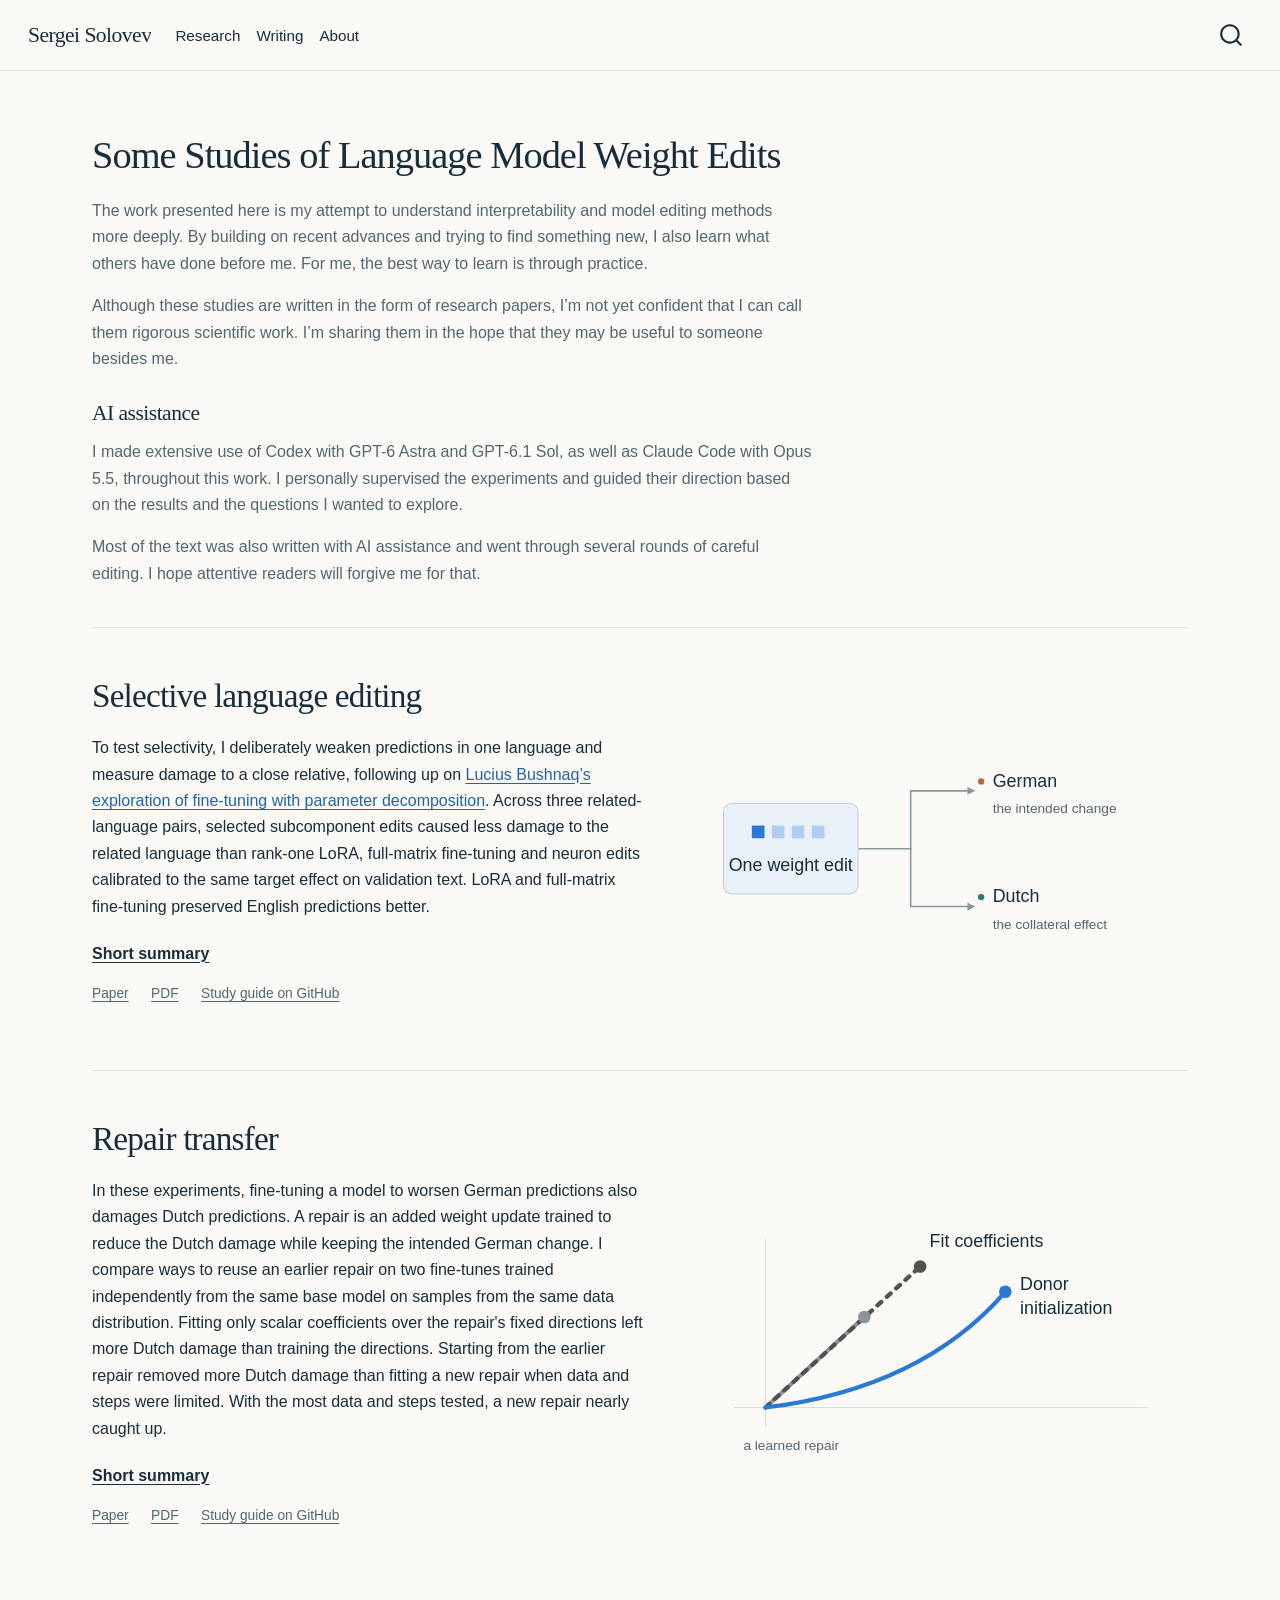
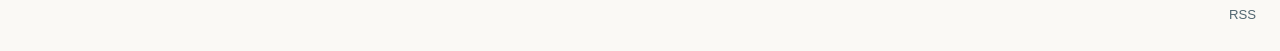
==== commit 835d6748: "Built site for gh-pages" ====
--- a/index.html
+++ b/index.html
@@ -75,6 +75,7 @@
     "search-label": "Search"
   }
 }</script>
+<script data-goatcounter="https://sergeisoly.goatcounter.com/count" async="" src="https://gc.zgo.at/count.js" data-external="1"></script>
 
 
 <link rel="stylesheet" href="styles.css">
--- a/styles.css
+++ b/styles.css
@@ -13,6 +13,7 @@
 }
 
 :root {
+  font-size: 100%;
   --research-paper: #faf9f5;
   --research-ink: #182d3b;
   --research-muted: #526771;
@@ -23,7 +24,7 @@
   background: var(--research-paper);
   color: var(--research-ink);
   font-family: -apple-system, BlinkMacSystemFont, "Segoe UI", sans-serif;
-  font-size: 17px;
+  font-size: 1rem;
   line-height: 1.65;
 }
 a { color: var(--research-blue); text-underline-offset: .2em; }
@@ -43,7 +44,7 @@
 .navbar .navbar-title { font: 500 1.35rem Georgia, serif; letter-spacing: -.025em; }
 .navbar .nav-link { font-size: .95rem; }
 h1, h2, h3 { font-family: Georgia, "Times New Roman", serif; font-weight: 500; letter-spacing: -.025em; }
-h1.title { font-size: clamp(2.15rem, 4vw, 3.3rem); line-height: 1.12; }
+h1.title { font-size: clamp(1.9rem, 3vw, 2.7rem); line-height: 1.12; }
 h2 { border-bottom: 0; margin-top: 2.8rem; padding-bottom: 0; line-height: 1.2; }
 h3 { line-height: 1.3; }
 #title-block-header { margin-top: 2.2rem; margin-bottom: 2.5rem; }
@@ -60,7 +61,7 @@
 .research-home main { margin: auto; }
 .research-hero { padding: 3rem 0 2.5rem; max-width: 870px; }
 .research-eyebrow { font: 600 .73rem/1.5 -apple-system, BlinkMacSystemFont, "Segoe UI", sans-serif; text-transform: uppercase; letter-spacing: .14em; color: var(--research-muted); margin-bottom: 1.1rem; }
-.research-hero h1 { font-size: clamp(2.15rem, 4vw, 3.3rem); line-height: 1.15; margin: 0; }
+.research-hero h1 { font-size: clamp(1.9rem, 3vw, 2.7rem); line-height: 1.15; margin: 0; }
 .research-lead { font-size: 1.35rem; line-height: 1.55; max-width: 780px; }
 .research-intro { color: var(--research-muted); max-width: 720px; }
 .research-hero h1 + .research-intro { margin-top: 1.3rem; }
@@ -68,7 +69,7 @@
 .research-ai-note h2 { color: var(--research-ink); font-size: 1.35rem; margin: 0 0 .75rem; }
 .research-ai-note p:last-child { margin-bottom: 0; }
 .research-story { border-top: 1px solid var(--research-rule); padding: 3rem 0; display: grid; grid-template-columns: 1.12fr 1fr; align-items: center; gap: 3rem; }
-.research-story h2 { font-size: clamp(1.9rem, 3vw, 2.45rem); margin: 0 0 1.2rem; }
+.research-story h2 { font-size: clamp(1.7rem, 2.6vw, 2.2rem); margin: 0 0 1.2rem; }
 .research-story-copy>p:not(.research-eyebrow) { max-width: 560px; }
 .research-main-link { display: inline-block; color: var(--research-ink); font-weight: 600; margin-top: .3rem; }
 .research-main-link span { margin-left: .3rem; }
@@ -84,7 +85,7 @@
 .research-explainer #title-block-header { max-width: 900px; margin-top: 3.5rem; }
 .research-explainer main p { max-width: 790px; }
 .research-explainer main>section { margin-top: 3rem; }
-.research-explainer h2 { max-width: 800px; font-size: clamp(1.65rem, 3vw, 2.2rem); margin-bottom: 1.25rem; }
+.research-explainer h2 { max-width: 800px; font-size: clamp(1.5rem, 2.4vw, 1.9rem); margin-bottom: 1.25rem; }
 .research-explainer h3 { font-family: inherit; font-size: 1.1rem; font-weight: 600; letter-spacing: 0; }
 .research-explainer .subtitle { max-width: 770px; font-size: 1.2rem; line-height: 1.55; }
 .explainer-links { display: flex; flex-wrap: wrap; gap: 1.3rem; font-size: .9rem; margin: 1.2rem 0 2rem; }
@@ -104,7 +105,6 @@
 .research-explainer details table { font-size: .85rem; }
 .research-explainer .visual-note, .research-explainer .explainer-note { color: var(--research-muted); font-size: .92rem; }
 @media (max-width: 700px) {
-  body { font-size: 16px; }
   .research-home #quarto-content, .research-explainer #quarto-content { padding: 0 1.15rem; }
   .research-hero { padding: 3rem 0 2.5rem; }
   .research-lead { font-size: 1.15rem; }
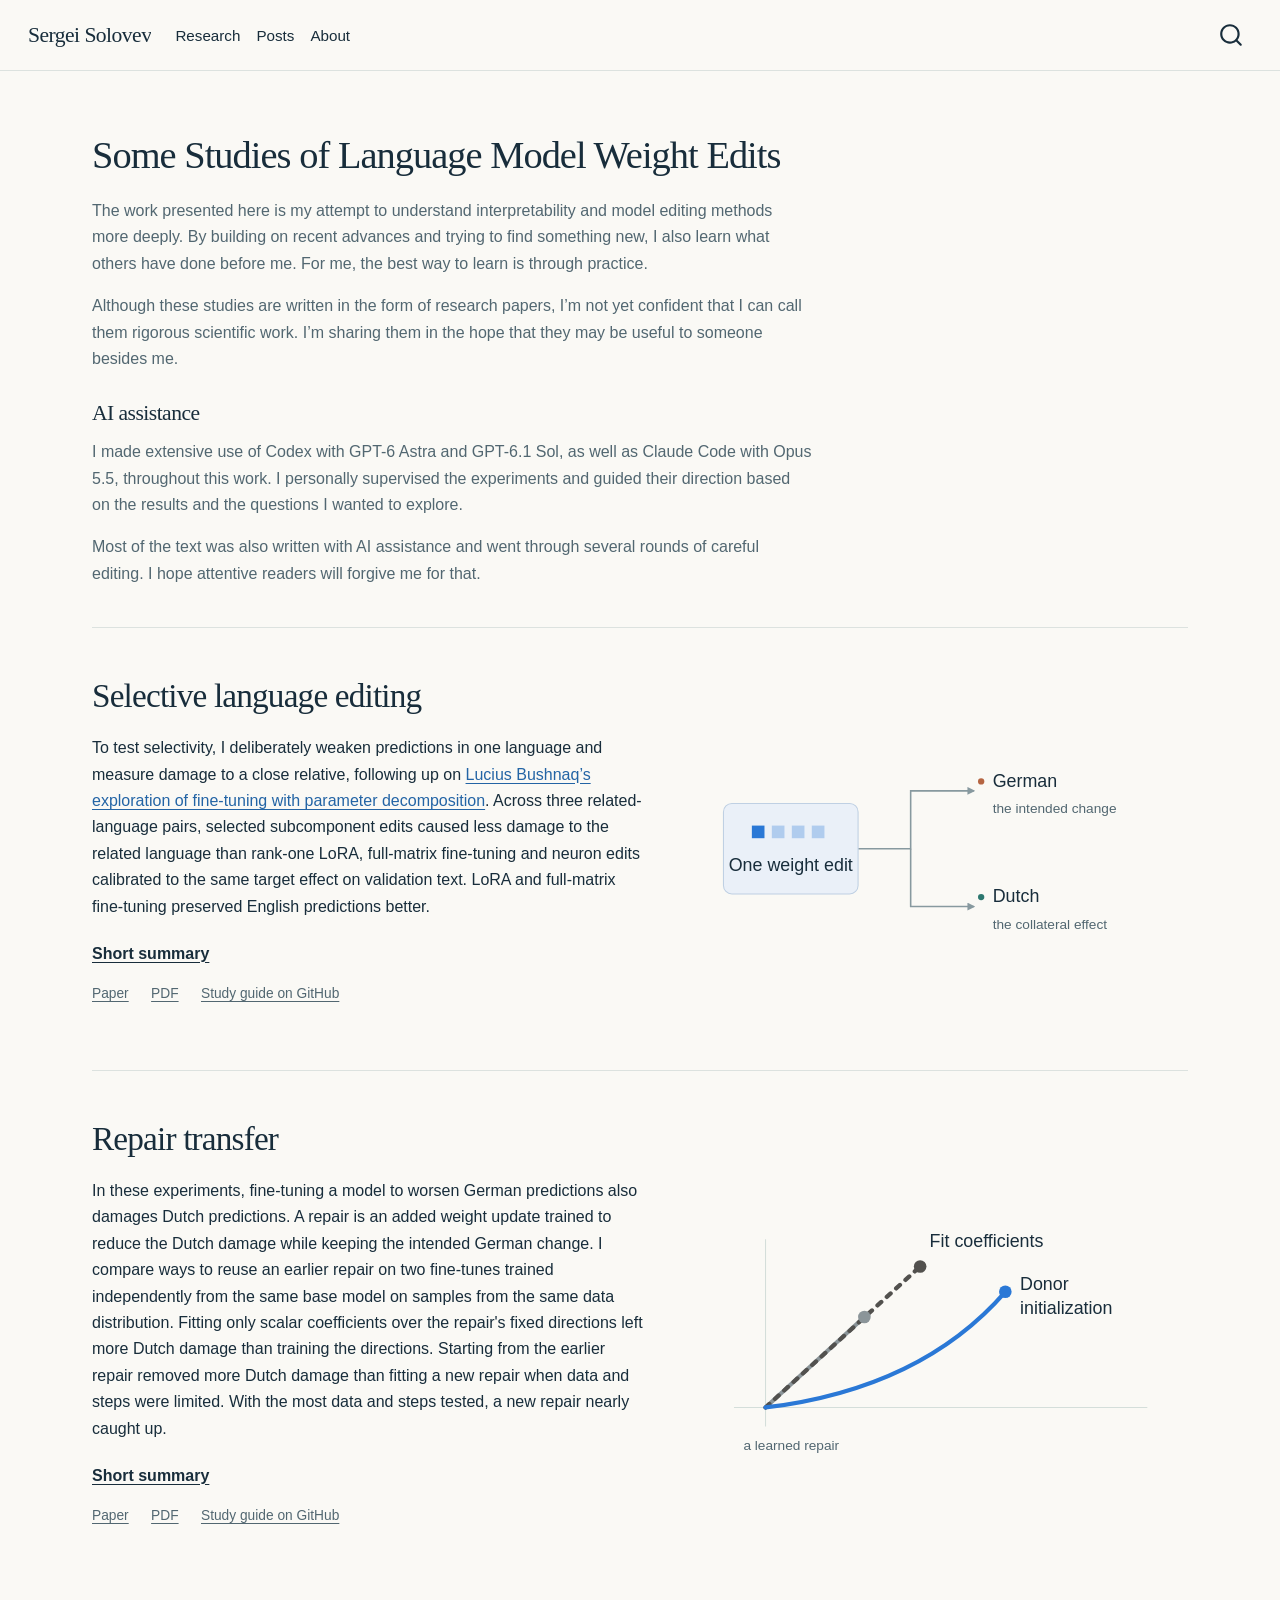
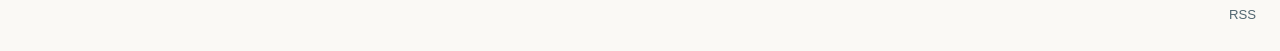
==== commit 0fbfde8c: "Built site for gh-pages" ====
--- a/index.html
+++ b/index.html
@@ -115,8 +115,8 @@
 <span class="menu-text">Research</span></a>
   </li>  
   <li class="nav-item">
-    <a class="nav-link" href="https://sergeisoly.github.io/writing.html"> 
-<span class="menu-text">Writing</span></a>
+    <a class="nav-link" href="https://sergeisoly.github.io/posts.html"> 
+<span class="menu-text">Posts</span></a>
   </li>  
   <li class="nav-item">
     <a class="nav-link" href="https://sergeisoly.github.io/about.html"> 
@@ -628,7 +628,7 @@
     <div class="nav-footer-right">
       <ul class="footer-items list-unstyled">
     <li class="nav-item">
-    <a class="nav-link" href="https://sergeisoly.github.io/writing.xml">
+    <a class="nav-link" href="https://sergeisoly.github.io/posts.xml">
 <p>RSS</p>
 </a>
   </li>  
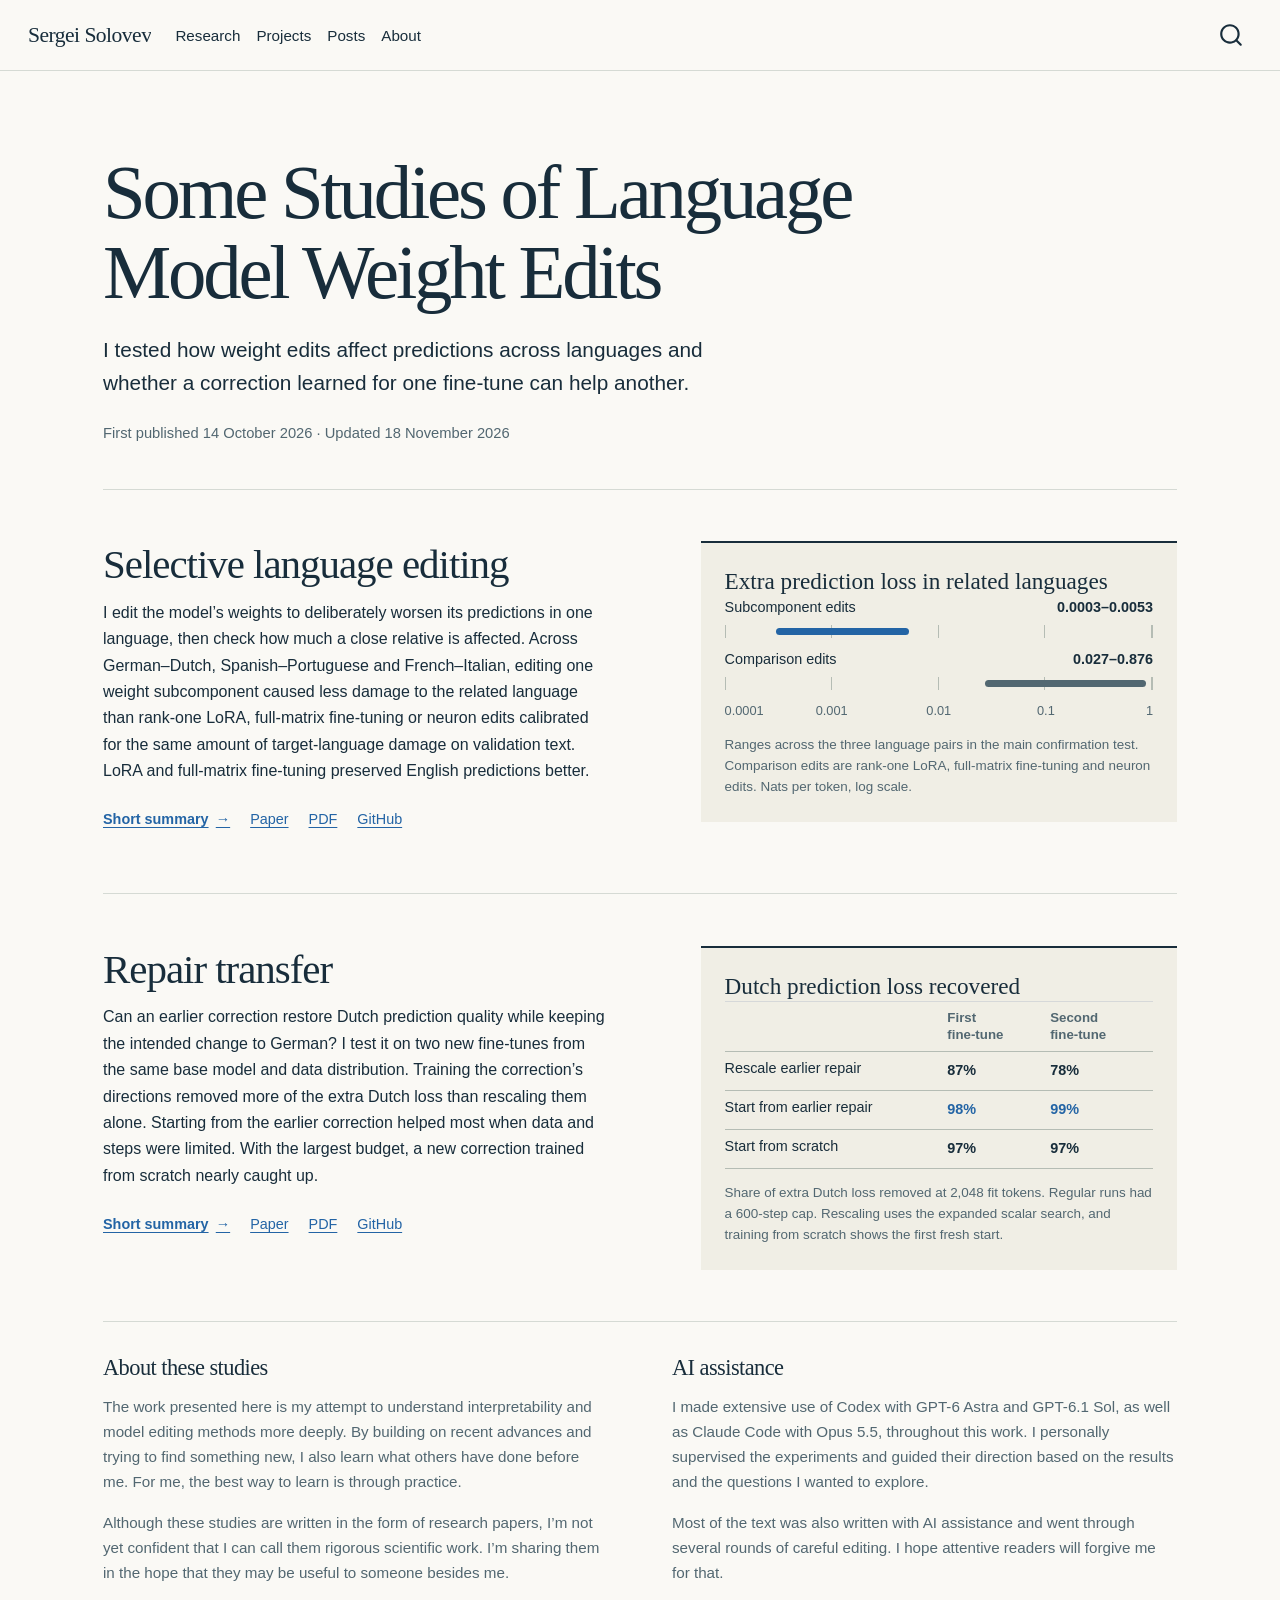
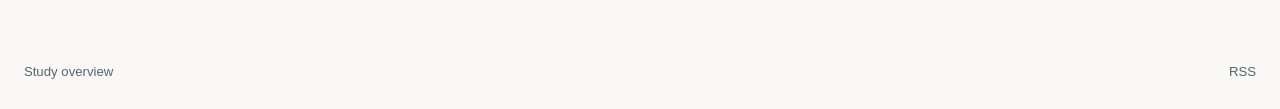
==== commit 2e568770: "Publish the November edition of the weight-editing studies" ====
--- a/index.html
+++ b/index.html
@@ -6,7 +6,7 @@
 
 <meta name="viewport" content="width=device-width, initial-scale=1.0, user-scalable=yes">
 
-<meta name="description" content="Language-model interpretability through selective weight edits and repair transfer.">
+<meta name="description" content="Two experiments on how language-model weight edits affect related languages and whether a learned repair can be reused.">
 
 <title>Some Studies of Language Model Weight Edits – interesearch</title>
 <style>
@@ -80,13 +80,13 @@
 
 <link rel="stylesheet" href="styles.css">
 <meta property="og:title" content="Some Studies of Language Model Weight Edits – interesearch">
-<meta property="og:description" content="Language-model interpretability through selective weight edits and repair transfer.">
+<meta property="og:description" content="Two experiments on how language-model weight edits affect related languages and whether a learned repair can be reused.">
 <meta property="og:image" content="https://sergeisoly.github.io/interesearch/social-card.png">
 <meta property="og:site_name" content="interesearch">
 <meta property="og:image:height" content="630">
 <meta property="og:image:width" content="1200">
 <meta name="twitter:title" content="Some Studies of Language Model Weight Edits – interesearch">
-<meta name="twitter:description" content="Language-model interpretability through selective weight edits and repair transfer.">
+<meta name="twitter:description" content="Two experiments on how language-model weight edits affect related languages and whether a learned repair can be reused.">
 <meta name="twitter:image" content="https://sergeisoly.github.io/interesearch/social-card.png">
 <meta name="twitter:image-height" content="630">
 <meta name="twitter:image-width" content="1200">
@@ -113,6 +113,10 @@
   <li class="nav-item">
     <a class="nav-link" href="https://sergeisoly.github.io/research.html"> 
 <span class="menu-text">Research</span></a>
+  </li>  
+  <li class="nav-item">
+    <a class="nav-link" href="https://sergeisoly.github.io/projects.html"> 
+<span class="menu-text">Projects</span></a>
   </li>  
   <li class="nav-item">
     <a class="nav-link" href="https://sergeisoly.github.io/posts.html"> 
@@ -144,7 +148,7 @@
 
 <div>
   <div class="description">
-    Language-model interpretability through selective weight edits and repair transfer.
+    Two experiments on how language-model weight edits affect related languages and whether a learned repair can be reused.
   </div>
 </div>
 
@@ -162,56 +166,103 @@
 
 
 <header class="research-hero">
-<h1>Some Studies of Language Model Weight Edits</h1>
-<p class="research-intro">The work presented here is my attempt to understand interpretability and model editing methods more deeply. By building on recent advances and trying to find something new, I also learn what others have done before me. For me, the best way to learn is through practice.</p>
-<p class="research-intro">Although these studies are written in the form of research papers, I’m not yet confident that I can call them rigorous scientific work. I’m sharing them in the hope that they may be useful to someone besides me.</p>
-<section class="research-ai-note" aria-labelledby="ai-assistance">
-<h2 id="ai-assistance" class="anchored">AI assistance</h2>
-<p>I made extensive use of Codex with GPT-6 Astra and GPT-6.1 Sol, as well as Claude Code with Opus 5.5, throughout this work. I personally supervised the experiments and guided their direction based on the results and the questions I wanted to explore.</p>
-<p>Most of the text was also written with AI assistance and went through several rounds of careful editing. I hope attentive readers will forgive me for that.</p>
+  <h1>Some Studies of Language Model Weight Edits</h1>
+  <p>I tested how weight edits affect predictions across languages and whether a correction learned for one fine-tune can help another.</p>
+  <p class="research-dates">First published <time datetime="2026-10-14">14 October 2026</time> · Updated <time datetime="2026-11-18">18 November 2026</time></p>
+</header>
+
+<section class="research-story" aria-labelledby="selective-editing">
+  <div class="research-story-copy">
+    <h2 id="selective-editing" class="anchored">Selective language editing</h2>
+    <p>I edit the model’s weights to deliberately worsen its predictions in one language, then check how much a close relative is affected. Across German–Dutch, Spanish–Portuguese and French–Italian, editing one weight subcomponent caused less damage to the related language than rank-one LoRA, full-matrix fine-tuning or neuron edits calibrated for the same amount of target-language damage on validation text. LoRA and full-matrix fine-tuning preserved English predictions better.</p>
+    <nav class="research-study-links" aria-label="Selective language editing resources">
+      <a class="research-main-link" href="./selective-editing/explainer.html">Short summary <span aria-hidden="true">→</span></a>
+      <a href="./selective-editing/index.html">Paper</a>
+      <a href="selective-editing/index.pdf">PDF</a>
+      <a href="https://github.com/sergeisoly/interesearch/blob/main/papers/guides/selective-editing.md">GitHub</a>
+    </nav>
+  </div>
+  <figure class="research-result figure" aria-labelledby="selective-result-title">
+    <p class="research-result-title" id="selective-result-title">Extra prediction loss in related languages</p>
+    <!-- Each decade from 0.0001 to 1 occupies one quarter of the axis. Source: selective article, Results. -->
+    <div class="research-interval-row">
+      <span>Subcomponent edits</span><strong>0.0003–0.0053</strong>
+      <div class="research-interval-track" aria-hidden="true"><span style="--start: 11.93%; --end: 43.11%"></span></div>
+    </div>
+    <div class="research-interval-row">
+      <span>Comparison edits</span><strong>0.027–0.876</strong>
+      <div class="research-interval-track research-interval-comparator" aria-hidden="true"><span style="--start: 60.78%; --end: 98.56%"></span></div>
+    </div>
+    <div class="research-interval-axis" aria-hidden="true"><span>0.0001</span><span>0.001</span><span>0.01</span><span>0.1</span><span>1</span></div>
+    <figcaption>Ranges across the three language pairs in the main confirmation test. Comparison edits are rank-one LoRA, full-matrix fine-tuning and neuron edits. Nats per token, log scale.</figcaption>
+  </figure>
 </section>
-</header>
-
-<section class="research-story">
-<div class="research-story-copy">
-<h2 class="anchored">Selective language editing</h2>
-<p>To test selectivity, I deliberately weaken predictions in one language and measure damage to a close relative, following up on <a href="https://www.lesswrong.com/posts/ieoWstubDQWLrMnhH/exploration-fine-tuning-with-parameter-decomposition">Lucius Bushnaq’s exploration of fine-tuning with parameter decomposition</a>. Across three related-language pairs, selected subcomponent edits caused less damage to the related language than rank-one LoRA, full-matrix fine-tuning and neuron edits calibrated to the same target effect on validation text. LoRA and full-matrix fine-tuning preserved English predictions better.</p>
-<p><a class="research-main-link" href="./selective-editing/explainer.html">Short summary</a></p>
-<p class="research-secondary-links"><a href="./selective-editing/index.html">Paper</a><a href="selective-editing/index.pdf">PDF</a><a href="https://github.com/sergeisoly/interesearch/blob/main/papers/guides/selective-editing.md">Study guide on GitHub</a></p>
+
+<section class="research-story" aria-labelledby="repair-transfer">
+  <div class="research-story-copy">
+    <h2 id="repair-transfer" class="anchored">Repair transfer</h2>
+    <p>Can an earlier correction restore Dutch prediction quality while keeping the intended change to German? I test it on two new fine-tunes from the same base model and data distribution. Training the correction’s directions removed more of the extra Dutch loss than rescaling them alone. Starting from the earlier correction helped most when data and steps were limited. With the largest budget, a new correction trained from scratch nearly caught up.</p>
+    <nav class="research-study-links" aria-label="Repair transfer resources">
+      <a class="research-main-link" href="./repair-transfer/explainer.html">Short summary <span aria-hidden="true">→</span></a>
+      <a href="./repair-transfer/index.html">Paper</a>
+      <a href="repair-transfer/index.pdf">PDF</a>
+      <a href="https://github.com/sergeisoly/interesearch/blob/main/papers/guides/repair-transfer.md">GitHub</a>
+    </nav>
+  </div>
+  <figure class="research-result figure" aria-labelledby="repair-result-title">
+    <p class="research-result-title" id="repair-result-title">Dutch prediction loss recovered</p>
+    <!-- Rounded values for the two targets. Source: repair article, full-budget results. -->
+    
+<table class="research-result-table caption-top table" aria-labelledby="repair-result-title">
+<colgroup>
+<col style="width: 33%">
+<col style="width: 33%">
+<col style="width: 33%">
+</colgroup>
+<thead>
+<tr class="header">
+<td></td>
+<th data-quarto-table-cell-role="th" scope="col">First<br>
+fine-tune</th>
+<th data-quarto-table-cell-role="th" scope="col">Second<br>
+fine-tune</th>
+</tr>
+</thead>
+<tbody>
+<tr class="odd">
+<th data-quarto-table-cell-role="th" scope="row">Rescale earlier repair</th>
+<td>87%</td>
+<td>78%</td>
+</tr>
+<tr class="research-result-emphasis even">
+<th data-quarto-table-cell-role="th" scope="row">Start from earlier repair</th>
+<td>98%</td>
+<td>99%</td>
+</tr>
+<tr class="odd">
+<th data-quarto-table-cell-role="th" scope="row">Start from scratch</th>
+<td>97%</td>
+<td>97%</td>
+</tr>
+</tbody>
+</table>
+
+    <figcaption>Share of extra Dutch loss removed at 2,048 fit tokens. Regular runs had a 600-step cap. Rescaling uses the expanded scalar search, and training from scratch shows the first fresh start.</figcaption>
+  </figure>
+</section>
+
+<div class="research-notes">
+  <section aria-labelledby="about-these-studies">
+    <h2 id="about-these-studies" class="anchored">About these studies</h2>
+    <p>The work presented here is my attempt to understand interpretability and model editing methods more deeply. By building on recent advances and trying to find something new, I also learn what others have done before me. For me, the best way to learn is through practice.</p>
+    <p>Although these studies are written in the form of research papers, I’m not yet confident that I can call them rigorous scientific work. I’m sharing them in the hope that they may be useful to someone besides me.</p>
+  </section>
+  <section class="research-ai-note" aria-labelledby="ai-assistance">
+    <h2 id="ai-assistance" class="anchored">AI assistance</h2>
+    <p>I made extensive use of Codex with GPT-6 Astra and GPT-6.1 Sol, as well as Claude Code with Opus 5.5, throughout this work. I personally supervised the experiments and guided their direction based on the results and the questions I wanted to explore.</p>
+    <p>Most of the text was also written with AI assistance and went through several rounds of careful editing. I hope attentive readers will forgive me for that.</p>
+  </section>
 </div>
-<div class="research-story-visual" aria-label="The experiment changes German and checks the effect on Dutch. Diagram of the question, not measured data.">
-<svg viewbox="0 0 470 260" role="img" aria-labelledby="selective-preview-title">
-<title id="selective-preview-title">One edit, two languages to check</title>
-<defs><marker id="preview-arrow" viewbox="0 0 10 10" refx="8" refy="5" markerwidth="5" markerheight="5" orient="auto-start-reverse"><path d="M 0 0 L 10 5 L 0 10" fill="#87999f"></path></marker></defs>
-<g fill="none" stroke="#87999f" stroke-width="1.5" marker-end="url(#preview-arrow)"><path d="M 156 130 H 206 V 75 H 266"></path><path d="M 206 130 V 185 H 266"></path></g>
-<rect x="28" y="87" width="128" height="86" rx="8" fill="#eaf0f8" stroke="#bfd0e3"></rect>
-<g fill="#2a78d6"><rect x="55" y="108" width="12" height="12"></rect><rect x="74" y="108" width="12" height="12" opacity=".3"></rect><rect x="93" y="108" width="12" height="12" opacity=".3"></rect><rect x="112" y="108" width="12" height="12" opacity=".3"></rect></g>
-<text x="92" y="151" text-anchor="middle" class="preview-main">One weight edit</text>
-<text x="284" y="71" class="preview-main">German</text><text x="284" y="96" class="preview-note">the intended change</text>
-<text x="284" y="181" class="preview-main">Dutch</text><text x="284" y="206" class="preview-note">the collateral effect</text>
-<circle cx="273" cy="66" r="3" fill="#b56542"></circle><circle cx="273" cy="176" r="3" fill="#2c776f"></circle>
-</svg>
-</div>
-</section>
-
-<section class="research-story">
-<div class="research-story-copy">
-<h2 class="anchored">Repair transfer</h2>
-<p>In these experiments, fine-tuning a model to worsen German predictions also damages Dutch predictions. A repair is an added weight update trained to reduce the Dutch damage while keeping the intended German change. I compare ways to reuse an earlier repair on two fine-tunes trained independently from the same base model on samples from the same data distribution. Fitting only scalar coefficients over the repair's fixed directions left more Dutch damage than training the directions. Starting from the earlier repair removed more Dutch damage than fitting a new repair when data and steps were limited. With the most data and steps tested, a new repair nearly caught up.</p>
-<p><a class="research-main-link" href="./repair-transfer/explainer.html">Short summary</a></p>
-<p class="research-secondary-links"><a href="./repair-transfer/index.html">Paper</a><a href="repair-transfer/index.pdf">PDF</a><a href="https://github.com/sergeisoly/interesearch/blob/main/papers/guides/repair-transfer.md">Study guide on GitHub</a></p>
-</div>
-<div class="research-story-visual" aria-label="A learned repair can provide fixed directions for fitting scalar coefficients or initialize new directions. Schematic of the two approaches.">
-<svg viewbox="0 0 470 260" role="img" aria-labelledby="repair-preview-title">
-<title id="repair-preview-title">Two ways to reuse a learned repair</title>
-<g stroke="#d4deda" stroke-width="1"><path d="M 38 202 H 431"></path><path d="M 68 220 V 42"></path></g>
-<g fill="none" stroke-width="4" stroke-linecap="round"><path d="M 68 202 L 162 116" stroke="#8b9599"></path><path d="M 68 202 L 215 68" stroke="#52514e" stroke-dasharray="5 7"></path><path d="M 68 202 Q 216 184 296 92" stroke="#2a78d6"></path></g>
-<circle cx="162" cy="116" r="6" fill="#8b9599"></circle><circle cx="215" cy="68" r="6" fill="#52514e"></circle><circle cx="296" cy="92" r="6" fill="#2a78d6"></circle>
-<text x="47" y="242" class="preview-note">a learned repair</text><text x="224" y="49" class="preview-main">Fit coefficients</text><text x="310" y="90" class="preview-main">Donor</text><text x="310" y="113" class="preview-main">initialization</text>
-
-</svg>
-</div>
-</section>
 
 
 
@@ -620,7 +671,13 @@
 <footer class="footer">
   <div class="nav-footer">
     <div class="nav-footer-left">
-      &nbsp;
+      <ul class="footer-items list-unstyled">
+    <li class="nav-item">
+    <a class="nav-link active" href="./index.html" aria-current="page">
+<p>Study overview</p>
+</a>
+  </li>  
+</ul>
     </div>   
     <div class="nav-footer-center">
       &nbsp;
@@ -636,6 +693,28 @@
     </div>
   </div>
 </footer>
+<script>
+  (() => {
+    const panes = document.querySelectorAll(
+      "main .quarto-float-fig > div:has(> img), main .quarto-float-tbl > div:has(> table)"
+    );
+    if (!panes.length) return;
+    const updateTabStops = () => {
+      for (const pane of panes) {
+        const overflows = pane.scrollWidth > pane.clientWidth;
+        pane.toggleAttribute("data-scroll-overflow", overflows);
+        if (overflows) pane.setAttribute("tabindex", "0");
+        else pane.removeAttribute("tabindex");
+      }
+    };
+    const resizeObserver = new ResizeObserver(updateTabStops);
+    for (const pane of panes) {
+      resizeObserver.observe(pane);
+      resizeObserver.observe(pane.firstElementChild);
+    }
+    updateTabStops();
+  })();
+</script>
 
 
 
--- a/styles.css
+++ b/styles.css
@@ -1,5 +1,4 @@
-/* On narrow screens a wide table or display formula scrolls inside its own box instead of widening the page,
-   and long URLs wrap. */
+/* Wide tables and formulas scroll inside their own boxes on narrow screens. */
 @media (max-width: 767.98px) {
   main table,
   main mjx-container[display="true"] {
@@ -7,27 +6,28 @@
     max-width: 100%;
     overflow-x: auto;
   }
-  main a {
-    overflow-wrap: anywhere;
-  }
 }
 
 :root {
   font-size: 100%;
+  --research-sans: -apple-system, BlinkMacSystemFont, "Segoe UI", sans-serif;
   --research-paper: #faf9f5;
   --research-ink: #182d3b;
   --research-muted: #526771;
-  --research-rule: #dce2df;
+  --research-rule: #d5dad4;
+  --research-rule-strong: #b5bcb4;
+  --research-panel: #f0eee5;
+  --research-control: #7d8e95;
   --research-blue: #2364a5;
 }
 body {
   background: var(--research-paper);
   color: var(--research-ink);
-  font-family: -apple-system, BlinkMacSystemFont, "Segoe UI", sans-serif;
+  font-family: var(--research-sans);
   font-size: 1rem;
   line-height: 1.65;
 }
-a { color: var(--research-blue); text-underline-offset: .2em; }
+a { color: var(--research-blue); text-underline-offset: .18em; text-decoration-thickness: .07em; }
 a:hover { color: #143e68; }
 a:focus-visible, button:focus-visible, input:focus-visible, select:focus-visible, summary:focus-visible {
   outline: 3px solid #a46c17;
@@ -44,46 +44,236 @@
 .navbar .navbar-title { font: 500 1.35rem Georgia, serif; letter-spacing: -.025em; }
 .navbar .nav-link { font-size: .95rem; }
 h1, h2, h3 { font-family: Georgia, "Times New Roman", serif; font-weight: 500; letter-spacing: -.025em; }
-h1.title { font-size: clamp(1.9rem, 3vw, 2.7rem); line-height: 1.12; }
+h1.title { font-size: clamp(2rem, 4vw, 3.25rem); line-height: 1.11; text-wrap: balance; }
 h2 { border-bottom: 0; margin-top: 2.8rem; padding-bottom: 0; line-height: 1.2; }
 h3 { line-height: 1.3; }
 #title-block-header { margin-top: 2.2rem; margin-bottom: 2.5rem; }
 .quarto-title .subtitle { color: var(--research-muted); font-size: 1.05rem; }
-#TOC { font-size: .82rem; line-height: 1.55; }
-#TOC a, .sidebar nav[role=doc-toc] ul>li>a.active { color: var(--research-muted); }
+#TOC { font-size: .87rem; line-height: 1.5; }
+#TOC a { color: var(--research-muted); }
+.sidebar nav[role=doc-toc] ul>li>a.active {
+  color: var(--research-blue) !important;
+  border-color: var(--research-blue);
+}
+/* Keep the reading measure steady even when a document needs a wide figure or table. */
+body:not(.research-home, .research-explainer) main :is(p, ul, ol) {
+  max-width: 72ch;
+}
+body:not(.research-home, .research-explainer) main {
+  font: 1.08rem/1.74 Georgia, "Times New Roman", serif;
+}
+body:not(.research-home, .research-explainer) main :is(#title-block-header, .study-resources, .table, .quarto-float-caption) {
+  font-family: var(--research-sans);
+}
+#title-block-header .abstract p { font: 1rem/1.7 Georgia, "Times New Roman", serif; }
+body:not(.research-home, .research-explainer) main h2 { font-size: clamp(1.5rem, 2.5vw, 2rem); }
+body:not(.research-home, .research-explainer) main h3 { font-size: clamp(1.25rem, 2vw, 1.55rem); }
+.quarto-title-meta-heading { color: var(--research-muted); }
+#title-block-header .abstract {
+  max-width: 46rem;
+  margin-top: 1.4rem;
+  padding: .95rem 0 .05rem;
+  border-top: 1px solid var(--research-rule);
+}
+#title-block-header .abstract-title {
+  color: var(--research-ink);
+  font-size: .9rem;
+  font-weight: 650;
+}
+main .quarto-float-caption, main table caption {
+  color: var(--research-muted);
+  font-size: .9rem;
+  line-height: 1.55;
+}
+main .table { font-variant-numeric: tabular-nums; }
+main [id] { scroll-margin-top: .85rem; }
+main a { overflow-wrap: anywhere; }
 main p, main li { overflow-wrap: break-word; }
 main code { font-size: .85em; }
 main pre { font-size: .84rem; }
 main img { max-width: 100%; height: auto; }
+main .quarto-float-tbl > div:has(> table) {
+  max-width: 100%;
+  overflow-x: auto;
+}
+main .quarto-float-tbl > div > table { display: table; }
+main .quarto-float-tbl > div[data-scroll-overflow]::before,
+main .quarto-float-fig > div[data-scroll-overflow]::before {
+  position: sticky;
+  left: 0;
+  display: block;
+  margin-bottom: .5rem;
+  color: var(--research-muted);
+  font: .85rem/1.35 var(--research-sans);
+  text-align: left;
+}
+main .quarto-float-tbl > div[data-scroll-overflow]::before {
+  content: "Scroll sideways to see all columns.";
+}
+main [data-scroll-overflow]:focus-visible {
+  outline: 3px solid #a46c17;
+  outline-offset: 3px;
+}
+/* Paper figures keep readable labels on phones. The caption stays outside the scroll pane. */
+@media (max-width: 56rem) {
+  main .quarto-float-fig > div:has(> img) {
+    max-width: 100%;
+    overflow-x: auto;
+    text-align: left;
+  }
+  main .quarto-float-fig > div[data-scroll-overflow]::before {
+    content: "Scroll sideways to read the full figure.";
+  }
+  main .quarto-float-fig > div > img { min-width: 44rem; }
+}
+
 main table { font-size: .9rem; }
 .research-home #title-block-header { display: none; }
-.research-home #quarto-content { display: block; max-width: 1160px; margin: auto; padding: 0 2rem; }
+.research-home #quarto-content {
+  display: block;
+  max-width: 1170px;
+  margin: auto;
+  padding: 0 clamp(1rem, 4vw, 3rem);
+}
 .research-home main { margin: auto; }
-.research-hero { padding: 3rem 0 2.5rem; max-width: 870px; }
-.research-eyebrow { font: 600 .73rem/1.5 -apple-system, BlinkMacSystemFont, "Segoe UI", sans-serif; text-transform: uppercase; letter-spacing: .14em; color: var(--research-muted); margin-bottom: 1.1rem; }
-.research-hero h1 { font-size: clamp(1.9rem, 3vw, 2.7rem); line-height: 1.15; margin: 0; }
-.research-lead { font-size: 1.35rem; line-height: 1.55; max-width: 780px; }
-.research-intro { color: var(--research-muted); max-width: 720px; }
-.research-hero h1 + .research-intro { margin-top: 1.3rem; }
-.research-ai-note { max-width: 720px; margin-top: 1.75rem; color: var(--research-muted); }
-.research-ai-note h2 { color: var(--research-ink); font-size: 1.35rem; margin: 0 0 .75rem; }
-.research-ai-note p:last-child { margin-bottom: 0; }
-.research-story { border-top: 1px solid var(--research-rule); padding: 3rem 0; display: grid; grid-template-columns: 1.12fr 1fr; align-items: center; gap: 3rem; }
-.research-story h2 { font-size: clamp(1.7rem, 2.6vw, 2.2rem); margin: 0 0 1.2rem; }
-.research-story-copy>p:not(.research-eyebrow) { max-width: 560px; }
-.research-main-link { display: inline-block; color: var(--research-ink); font-weight: 600; margin-top: .3rem; }
-.research-main-link span { margin-left: .3rem; }
-.research-secondary-links { display: flex; flex-wrap: wrap; gap: 1.4rem; font-size: .86rem; }
-.research-secondary-links a { color: var(--research-muted); }
-.research-story-visual svg { width: 100%; height: auto; overflow: visible; }
-.preview-main { font: 500 17px -apple-system, BlinkMacSystemFont, "Segoe UI", sans-serif; fill: var(--research-ink); }
-.preview-note { font: 13px -apple-system, BlinkMacSystemFont, "Segoe UI", sans-serif; fill: var(--research-muted); }
-.research-footnote { border-top: 1px solid var(--research-rule); padding: 2rem 0 4rem; color: var(--research-muted); font-size: .9rem; }
-.research-footnote p { max-width: 790px; }
-.research-explainer #quarto-content { display: block; max-width: 1100px; padding: 0 2rem; margin: auto; }
+.research-hero {
+  padding: clamp(2rem, 5.5vw, 4.25rem) 0 clamp(1.8rem, 3.6vw, 2.75rem);
+}
+.research-hero h1 {
+  max-width: 21ch;
+  margin: 0;
+  font-size: clamp(2.25rem, 6vw, 4.85rem);
+  line-height: 1.04;
+  letter-spacing: -.042em;
+  text-wrap: balance;
+}
+.research-hero p {
+  max-width: 54ch;
+  margin: 1.35rem 0 0;
+  font-size: clamp(1.05rem, 1.9vw, 1.3rem);
+  line-height: 1.58;
+}
+.research-story {
+  display: grid;
+  grid-template-columns: minmax(0, 1.12fr) minmax(0, 1fr);
+  align-items: start;
+  gap: clamp(2rem, 5vw, 4rem);
+  padding: clamp(1.65rem, 4vw, 3.25rem) 0;
+  border-top: 1px solid var(--research-rule);
+}
+.research-story h2 {
+  margin: 0 0 .75rem;
+  font-size: clamp(1.8rem, 3.2vw, 2.65rem);
+  line-height: 1.12;
+  text-wrap: balance;
+}
+.research-story-copy p { max-width: 57ch; margin-bottom: .85rem; }
+.research-study-links {
+  display: flex;
+  flex-wrap: wrap;
+  align-items: center;
+  gap: .2rem clamp(.75rem, 1.7vw, 1.25rem);
+  font-size: .9rem;
+}
+.research-study-links a {
+  display: inline-flex;
+  align-items: center;
+  min-height: 44px;
+  white-space: nowrap;
+}
+.research-study-links .research-main-link {
+  gap: .5em;
+  font-weight: 700;
+}
+.research-result {
+  min-width: 0;
+  margin: 0;
+  padding: clamp(.9rem, 2.4vw, 1.5rem);
+  background: var(--research-panel);
+  border-top: 2px solid var(--research-ink);
+  font-size: .9rem;
+}
+.research-result-title {
+  margin: 0 0 .8rem;
+  font: 500 clamp(1.15rem, 2.2vw, 1.45rem)/1.25 Georgia, serif;
+}
+.research-result figcaption {
+  margin: .9rem 0 0;
+  color: var(--research-muted);
+  font-size: .84rem;
+  line-height: 1.55;
+}
+.research-interval-row {
+  display: grid;
+  grid-template-columns: 1fr auto;
+  align-items: baseline;
+  gap: .35rem .65rem;
+  margin-bottom: .6rem;
+}
+.research-interval-row strong, .research-interval-axis, .research-result-table td {
+  font-variant-numeric: tabular-nums;
+}
+.research-interval-track {
+  grid-column: 1 / -1;
+  position: relative;
+  height: .8rem;
+  border-inline: 1px solid var(--research-rule-strong);
+  background: repeating-linear-gradient(to right, transparent 0 calc(25% - 1px), var(--research-rule-strong) calc(25% - 1px) 25%);
+}
+.research-interval-track span {
+  position: absolute;
+  inset: .19rem calc(100% - var(--end)) .19rem var(--start);
+  border-radius: .5rem;
+  background: var(--research-blue);
+}
+.research-interval-comparator span { background: var(--research-muted); }
+.research-interval-axis {
+  display: grid;
+  grid-template-columns: repeat(4, minmax(0, 1fr)) 0;
+  color: var(--research-muted);
+  font-size: .8rem;
+}
+.research-interval-axis span { justify-self: start; transform: translateX(-50%); }
+.research-interval-axis span:is(:first-child, :last-child) { transform: none; }
+.research-interval-axis span:last-child { justify-self: end; }
+.research-home #quarto-document-content .research-result-table {
+  display: table;
+  width: 100%;
+  margin: 0;
+  border-collapse: collapse;
+  font-size: inherit;
+  text-align: left;
+}
+.research-result-table th, .research-result-table td {
+  border-bottom: 1px solid var(--research-rule-strong);
+  padding: .45rem .45rem .45rem 0;
+}
+.research-result-table col:first-child { width: 52% !important; }
+.research-result-table col:not(:first-child) { width: 24% !important; }
+.research-result-table thead th { color: var(--research-muted); font-size: .83rem; line-height: 1.3; }
+.research-result-table tbody th { font-weight: 500; line-height: 1.35; }
+.research-result-table tbody td { font-weight: 600; }
+.research-result-table .research-result-emphasis td { color: var(--research-blue); }
+.research-notes {
+  display: grid;
+  grid-template-columns: repeat(2, minmax(0, 1fr));
+  gap: .6rem clamp(2rem, 5vw, 4rem);
+  border-top: 1px solid var(--research-rule);
+  padding: 2rem 0 3rem;
+  color: var(--research-muted);
+  font-size: .95rem;
+}
+.research-notes h2 {
+  margin: 0 0 .75rem;
+  color: var(--research-ink);
+  font-size: 1.4rem;
+}
+.research-notes p { max-width: 65ch; }
+
+.research-explainer #quarto-content { display: block; max-width: 1040px; padding: 0 clamp(1rem, 4vw, 3rem); margin: auto; }
 .research-explainer main { margin: auto; }
-.research-explainer #title-block-header { max-width: 900px; margin-top: 3.5rem; }
-.research-explainer main p { max-width: 790px; }
+.research-explainer #title-block-header { max-width: 900px; margin-top: 3.5rem; margin-bottom: 1.5rem; }
+.research-explainer main :is(p, ul, ol) { max-width: 74ch; }
 .research-explainer main>section { margin-top: 3rem; }
 .research-explainer h2 { max-width: 800px; font-size: clamp(1.5rem, 2.4vw, 1.9rem); margin-bottom: 1.25rem; }
 .research-explainer h3 { font-family: inherit; font-size: 1.1rem; font-weight: 600; letter-spacing: 0; }
@@ -92,11 +282,11 @@
 .visual-panel, .explainer-visual { margin: 2rem 0; border-top: 1px solid var(--research-rule); border-bottom: 1px solid var(--research-rule); padding: 1.75rem 0; }
 .visual-controls, .explainer-controls { display: flex; flex-wrap: wrap; align-items: end; gap: 1rem 1.6rem; margin-bottom: 1.5rem; }
 .visual-controls label, .explainer-controls label { display: flex; flex-direction: column; gap: .4rem; font-size: .85rem; font-weight: 600; }
-.research-explainer button, .research-explainer select { font: inherit; font-size: .9rem; border: 1px solid #aebfc1; background: transparent; color: var(--research-ink); min-height: 42px; border-radius: 4px; padding: .45rem .8rem; }
-.research-explainer button { cursor: pointer; }
-.research-explainer button[aria-pressed=true] { background: var(--research-ink); border-color: var(--research-ink); color: #fff; }
-.research-explainer button:hover:not([aria-pressed=true]) { background: #edf0eb; }
-.research-explainer input[type=range] { accent-color: #2a78d6; max-width: 100%; }
+.research-explainer main :is(button, select) { font: inherit; font-size: .9rem; border: 1px solid var(--research-control); background: transparent; color: var(--research-ink); min-height: 44px; border-radius: 4px; padding: .45rem .8rem; }
+.research-explainer main button { cursor: pointer; }
+.research-explainer main button[aria-pressed=true] { background: var(--research-ink); border-color: var(--research-ink); color: #fff; }
+.research-explainer main button:hover:not([aria-pressed=true]) { background: #edf0eb; }
+.research-explainer main input[type=range] { accent-color: #2a78d6; max-width: 100%; }
 .research-explainer svg { display: block; width: 100%; height: auto; }
 .research-explainer svg text { font-family: -apple-system, BlinkMacSystemFont, "Segoe UI", sans-serif; }
 .research-explainer figcaption, .visual-caption, .explainer-caption { color: var(--research-muted); font-size: .85rem; line-height: 1.6; margin-top: .75rem; max-width: 840px; }
@@ -104,12 +294,10 @@
 .research-explainer summary { cursor: pointer; font-weight: 600; }
 .research-explainer details table { font-size: .85rem; }
 .research-explainer .visual-note, .research-explainer .explainer-note { color: var(--research-muted); font-size: .92rem; }
-@media (max-width: 700px) {
-  .research-home #quarto-content, .research-explainer #quarto-content { padding: 0 1.15rem; }
-  .research-hero { padding: 3rem 0 2.5rem; }
-  .research-lead { font-size: 1.15rem; }
-  .research-story { grid-template-columns: 1fr; gap: 1rem; padding: 2.5rem 0; }
-  .research-story-visual { max-width: 470px; }
+@media (max-width: 820px) {
+  .research-story, .research-notes { grid-template-columns: minmax(0, 1fr); }
+  .research-story { gap: .9rem; }
+  .research-result { max-width: 36rem; }
   .research-explainer #title-block-header { margin-top: 2.5rem; }
   .visual-controls, .explainer-controls { gap: .8rem; }
   .research-explainer select { max-width: 100%; }
@@ -133,9 +321,13 @@
 .visual-matrix-state { text-align: center; margin: 1.5rem auto 0; font-size: .95rem; }
 .visual-dose { border: 0; margin: 0; padding: 0; }
 .visual-dose legend { float: none; width: auto; font-size: .85rem; font-weight: 600; margin-bottom: .4rem; }
-.visual-chart-pair { display: grid; grid-template-columns: 1fr 1fr; gap: 1.5rem; }
+.visual-chart-pair { display: grid; grid-template-columns: minmax(0, 1fr) minmax(0, 1fr); gap: 1.5rem; }
 .visual-result-sentence, .explainer-finding { border-left: 3px solid #2a78d6; padding-left: 1.1rem; margin-top: 1.6rem; }
-.visual-uncertainty-table { overflow-x: auto; }
+.visual-uncertainty-table, .explainer-data-table { max-width: 100%; overflow-x: auto; }
+.research-explainer :is(.visual-uncertainty-table, .explainer-data-table) table {
+  display: table;
+  width: 100%;
+}
 .visual-uncertainty-table table, .explainer-data-table table { width: 100%; margin-top: 1rem; border-collapse: collapse; }
 .visual-uncertainty-table th, .visual-uncertainty-table td, .explainer-data-table th, .explainer-data-table td { padding: .6rem .7rem; border-bottom: 1px solid var(--research-rule); text-align: left; }
 .visual-next { border-top: 1px solid var(--research-rule); margin-top: 2rem; padding: 1.5rem 0; }
@@ -151,11 +343,123 @@
 .explainer-method-copy p { font-size: .95rem; }
 .explainer-step-control { max-width: 560px; margin: 1.7rem 0; }
 .explainer-reading { font-size: .95rem; }
-.research-paper-title { font-size: .86rem; color: var(--research-muted); }
+.explainer-repair .repair-panel-pair {
+  display: grid;
+  grid-template-columns: repeat(auto-fit, minmax(min(100%, 330px), 1fr));
+  gap: 1.2rem 1.5rem;
+  align-items: start;
+}
+.repair-results .repair-loss-controls {
+  display: flex;
+  flex-wrap: wrap;
+  gap: .5rem;
+  margin-bottom: 1rem;
+}
+.repair-results .repair-loss-key {
+  margin: .45rem 0 .75rem;
+  color: var(--research-muted);
+  font-size: .85rem;
+}
+.repair-results .repair-loss-panel {
+  max-width: 34rem;
+  padding: .9rem .85rem .6rem;
+  border: 1px solid var(--research-rule);
+}
+.repair-results .repair-loss-panel h3 { margin: 0 .45rem .45rem; }
+.repair-results :is(.repair-loss-label, .repair-loss-before) {
+  display: flex;
+  justify-content: space-between;
+  align-items: baseline;
+  gap: .35rem;
+  margin: 0;
+  line-height: 1.35;
+  font-size: .85rem;
+}
+.repair-results .repair-loss-before {
+  margin: 0 .45rem .55rem;
+  color: var(--research-muted);
+}
+.repair-results .repair-loss-number { white-space: nowrap; font-variant-numeric: tabular-nums; }
+.repair-results .repair-loss-row { padding: .4rem .45rem; border-radius: 4px; }
+.repair-results .repair-loss-row[data-selected] { background: #e5edf4; font-weight: 600; }
+.repair-results .repair-loss-track {
+  position: relative;
+  height: 14px;
+  margin-top: .35rem;
+  border-right: 1px solid var(--research-rule);
+  background:
+    linear-gradient(to right, var(--research-rule) 1px, transparent 1px) 0 0 / 25% 100%,
+    linear-gradient(var(--research-rule-strong), var(--research-rule-strong)) center / 100% 1px no-repeat;
+}
+.repair-results .repair-loss-baseline,
+.repair-results .repair-loss-dot {
+  position: absolute;
+  top: 50%;
+  transform: translate(-50%, -50%);
+}
+.repair-results .repair-loss-baseline { height: 14px; border-left: 2px dashed var(--research-muted); }
+.repair-results .repair-loss-dot {
+  width: 9px;
+  height: 9px;
+  border-radius: 50%;
+  background: var(--repair-method-color);
+}
+.repair-results .repair-loss-row[data-selected] .repair-loss-dot {
+  outline: 1px solid var(--repair-method-color);
+  outline-offset: 2px;
+}
+.repair-results .repair-loss-axis {
+  position: relative;
+  height: 1.1rem;
+  margin: .15rem .45rem 0;
+  font-size: .72rem;
+  line-height: 1.25;
+  color: var(--research-muted);
+}
+.repair-results .repair-loss-axis span { position: absolute; transform: translateX(-50%); }
+.explainer-repair .repair-inspection {
+  margin: .75rem 0 0;
+  color: var(--research-muted);
+  font-size: .9rem;
+}
+.repair-budget .explainer-figure { margin: 0; }
+.repair-budget figcaption { margin: 0 0 .75rem; }
+.repair-budget .repair-budget-grid { display: table; width: 100%; table-layout: fixed; }
+.repair-budget .repair-budget-grid caption {
+  caption-side: top;
+  padding: 0 0 .3rem;
+  color: var(--research-ink);
+  font-size: 1rem;
+  font-weight: 650;
+}
+.repair-budget .repair-budget-grid :is(th, td) {
+  padding: .16rem;
+  text-align: center;
+  font-size: .8rem;
+  font-variant-numeric: tabular-nums;
+}
+.repair-budget .repair-budget-grid th:first-child { width: 22%; text-align: left; }
+.research-explainer .repair-budget .repair-budget-grid button {
+  width: 100%;
+  padding: .2rem;
+  background: rgb(35 100 165 / var(--repair-cell-opacity));
+  border-color: transparent;
+  font-variant-numeric: tabular-nums;
+}
+.research-explainer .repair-budget .repair-budget-grid button:hover {
+  border-color: var(--research-blue);
+}
+.research-explainer .repair-budget .repair-budget-grid button[aria-pressed=true] {
+  background: var(--research-blue);
+  color: #fff;
+}
+.repair-budget .repair-budget-grid button:focus-visible { outline-offset: 0; }
+.repair-budget #repair-budget-detail table { margin-top: .35rem; font-size: .8rem; }
+.repair-budget #repair-budget-detail :is(th, td) { padding: .4rem; }
+.repair-budget #repair-budget-detail caption { caption-side: bottom; font-size: .8rem; }
 @media (max-width: 800px) {
   .visual-chart-pair { grid-template-columns: 1fr; gap: 1.4rem; }
   .explainer-concept-layout { grid-template-columns: 1fr; gap: .4rem; }
-  #repair-method-illustration { max-width: 470px; }
 }
 @media (max-width: 480px) {
   .visual-matrix-equation { gap: .3rem; grid-template-columns: 1fr 17px 1fr 17px 1fr; }
@@ -163,7 +467,7 @@
   .visual-matrix-operator { font-size: 1.35rem; }
   .explainer-transfer-path { gap: .8rem; }
   .explainer-transfer-path strong { font-size: .85rem; }
-  .explainer-kicker { font-size: .72rem; }
+  .explainer-kicker { font-size: .8rem; }
 }
 .navbar .navbar-nav .nav-link.active, .navbar .navbar-nav .nav-link.show { color: var(--research-ink) !important; }
 .navbar #quarto-search .aa-DetachedSearchButton { color: var(--research-ink); }
@@ -173,11 +477,12 @@
 
 /* Context for readers arriving directly at a visual guide. */
 .study-breadcrumb { color: var(--research-muted); font-size: .85rem; margin-bottom: 1.4rem; }
-.research-eyebrow a { color: inherit; }
 .nav-footer a { color: var(--research-muted); }
 
-.study-resources { border-top: 1px solid var(--research-rule); border-bottom: 1px solid var(--research-rule); padding: .65rem 0; margin: 1rem 0 1.5rem; font-size: .9rem; }
+.study-resources { border-top: 1px solid var(--research-rule); border-bottom: 1px solid var(--research-rule); margin: 1rem 0 1.5rem; font-size: .9rem; }
 .study-resources p { margin: 0; }
+.study-resources a { display: inline-flex; align-items: center; min-height: 44px; padding-inline: .3rem; }
+.study-resources a:first-child { padding-left: 0; }
 
 .navbar .nav-link:focus-visible { outline: 3px solid #a46c17; outline-offset: 2px; box-shadow: none; }
 
@@ -197,3 +502,32 @@
 /* Keep the action column legible in the guides' three-column route tables. */
 .guide-task-options table { display: table; width: 100%; table-layout: fixed; }
 .guide-task-options th:first-child, .guide-task-options td:first-child { width: 28%; }
+
+/* Chart instructions apply only after the interactive plots have loaded. */
+#visual-results-interactive[hidden] ~ figcaption .plot-key,
+#visual-english-interactive[hidden] ~ figcaption .plot-key { display: none; }
+
+.matrix-view-switch { border: 0; padding: 0; margin: 0 0 1.2rem; }
+.matrix-view-switch legend { font-weight: 600; font-size: 1rem; margin-bottom: .35rem; }
+.matrix-view-switch label { display: inline-flex; gap: .4rem; align-items: center; margin-right: 1rem; min-height: 2.75rem; }
+.visual-matrix-equation[hidden] { display: none; }
+#matrix-output { max-width: 650px; margin: auto; }
+.matrix-output-controls, .matrix-output-legend { display: flex; align-items: center; flex-wrap: wrap; gap: .4rem 1rem; }
+.matrix-output-controls label { font-size: .94rem; }
+.matrix-output-controls :is(button, select) { min-height: 2.75rem; }
+#matrix-output-space { display: block; width: 100%; touch-action: pan-y pinch-zoom; cursor: grab; user-select: none; }
+#matrix-output-space:active { cursor: grabbing; }
+#matrix-output-space:focus-visible { outline: 2px solid var(--research-blue); outline-offset: 1px; }
+.matrix-output-legend { font-size: .88rem; padding: 0; list-style: none; }
+.matrix-output-legend li { display: inline-flex; gap: .3rem; align-items: baseline; }
+.matrix-output-legend span { display: inline-block; width: .7rem; height: .7rem; margin-right: .1rem; }
+.matrix-now-symbol { border-radius: 50%; background: #246c81; }
+.matrix-zero-symbol { border: 2px solid #616567; }
+.matrix-one-symbol { border: 2px solid #985a29; transform: rotate(45deg); }
+#matrix-output-reading { font-variant-numeric: tabular-nums; margin: .75rem 0 .25rem; }
+#matrix-orbit-help { color: var(--research-muted); font-size: .85rem; }
+
+.research-hero .research-dates, .research-explainer .quarto-title .subtitle {
+  font-size: .92rem;
+  color: var(--research-muted);
+}
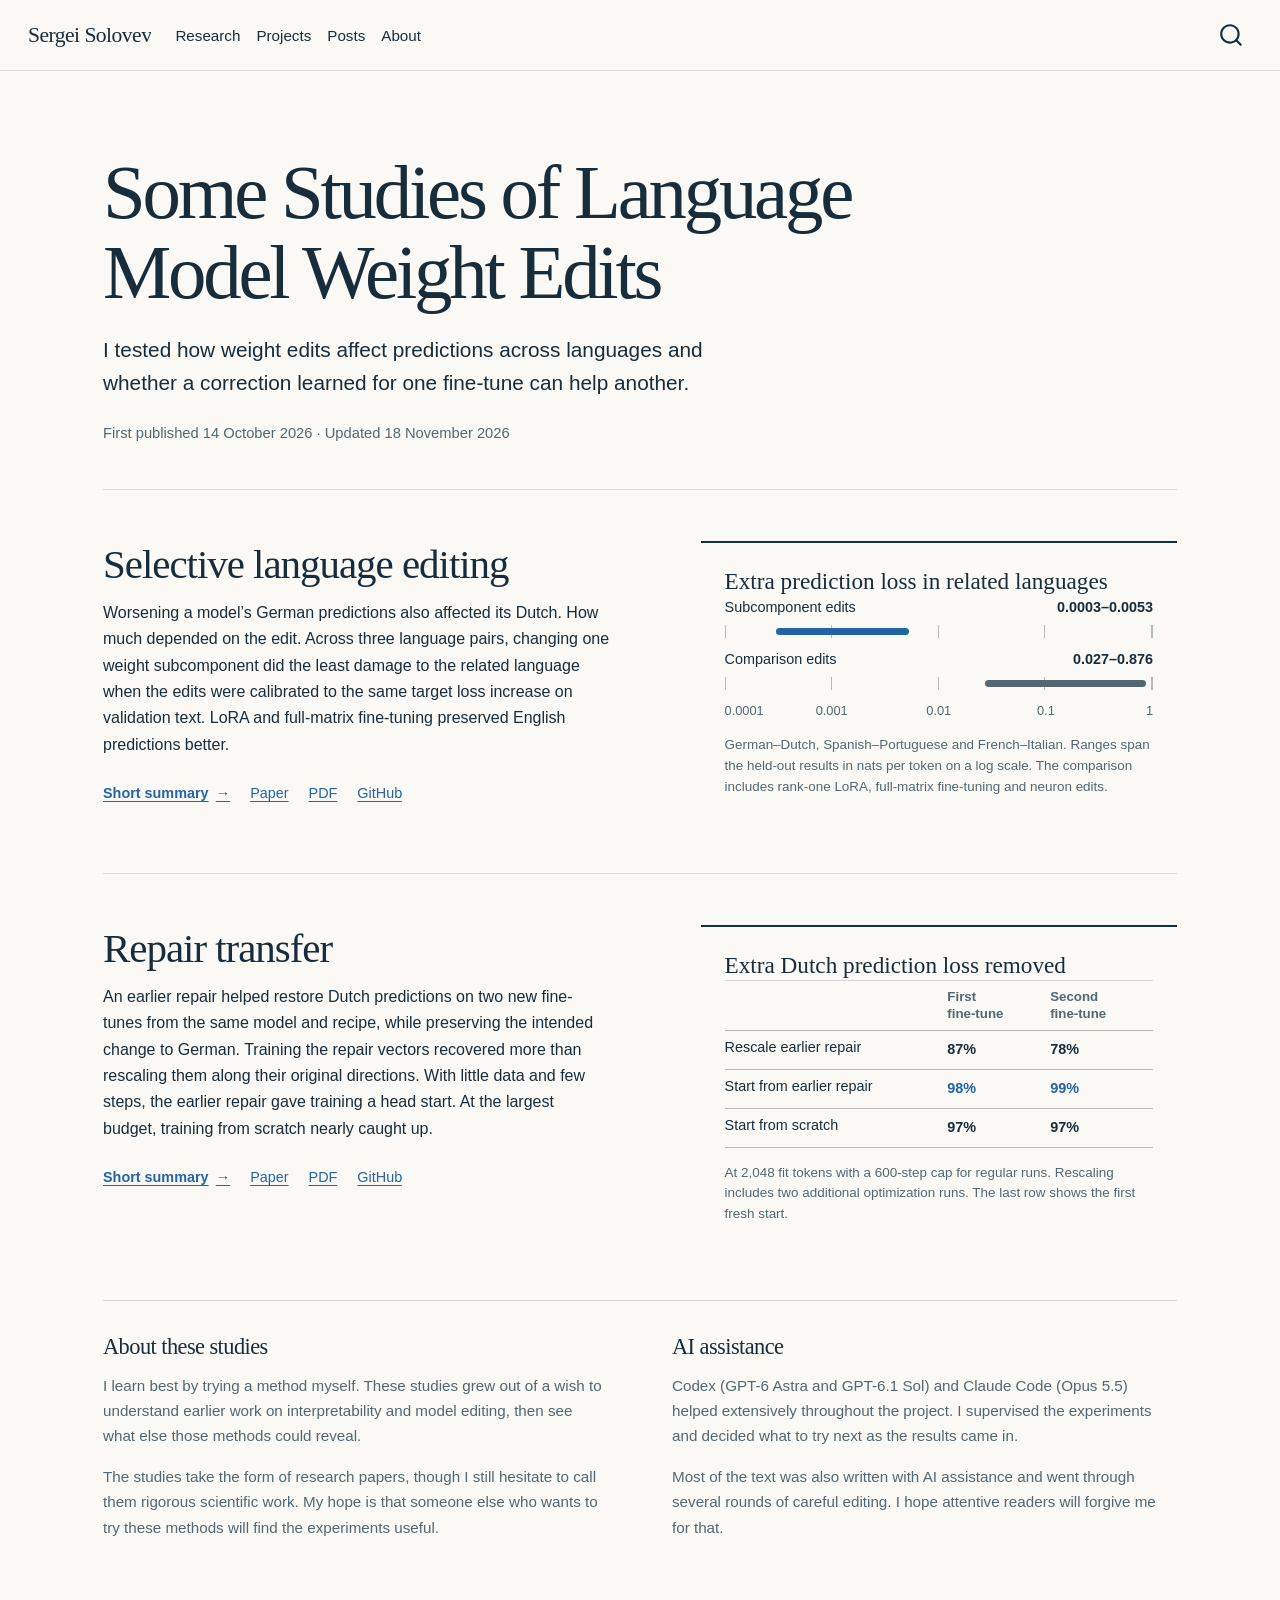
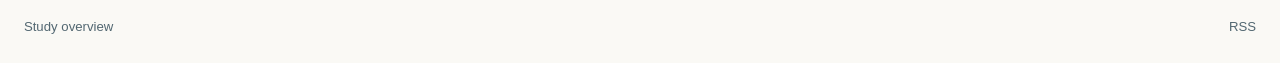
==== commit 54c77a33: "Publish the reviewed concise studies and their appendices" ====
--- a/index.html
+++ b/index.html
@@ -174,7 +174,7 @@
 <section class="research-story" aria-labelledby="selective-editing">
   <div class="research-story-copy">
     <h2 id="selective-editing" class="anchored">Selective language editing</h2>
-    <p>I edit the model’s weights to deliberately worsen its predictions in one language, then check how much a close relative is affected. Across German–Dutch, Spanish–Portuguese and French–Italian, editing one weight subcomponent caused less damage to the related language than rank-one LoRA, full-matrix fine-tuning or neuron edits calibrated for the same amount of target-language damage on validation text. LoRA and full-matrix fine-tuning preserved English predictions better.</p>
+    <p>Worsening a model’s German predictions also affected its Dutch. How much depended on the edit. Across three language pairs, changing one weight subcomponent did the least damage to the related language when the edits were calibrated to the same target loss increase on validation text. LoRA and full-matrix fine-tuning preserved English predictions better.</p>
     <nav class="research-study-links" aria-label="Selective language editing resources">
       <a class="research-main-link" href="./selective-editing/explainer.html">Short summary <span aria-hidden="true">→</span></a>
       <a href="./selective-editing/index.html">Paper</a>
@@ -194,14 +194,14 @@
       <div class="research-interval-track research-interval-comparator" aria-hidden="true"><span style="--start: 60.78%; --end: 98.56%"></span></div>
     </div>
     <div class="research-interval-axis" aria-hidden="true"><span>0.0001</span><span>0.001</span><span>0.01</span><span>0.1</span><span>1</span></div>
-    <figcaption>Ranges across the three language pairs in the main confirmation test. Comparison edits are rank-one LoRA, full-matrix fine-tuning and neuron edits. Nats per token, log scale.</figcaption>
+    <figcaption>German–Dutch, Spanish–Portuguese and French–Italian. Ranges span the held-out results in nats per token on a log scale. The comparison includes rank-one LoRA, full-matrix fine-tuning and neuron edits.</figcaption>
   </figure>
 </section>
 
 <section class="research-story" aria-labelledby="repair-transfer">
   <div class="research-story-copy">
     <h2 id="repair-transfer" class="anchored">Repair transfer</h2>
-    <p>Can an earlier correction restore Dutch prediction quality while keeping the intended change to German? I test it on two new fine-tunes from the same base model and data distribution. Training the correction’s directions removed more of the extra Dutch loss than rescaling them alone. Starting from the earlier correction helped most when data and steps were limited. With the largest budget, a new correction trained from scratch nearly caught up.</p>
+    <p>An earlier repair helped restore Dutch predictions on two new fine-tunes from the same model and recipe, while preserving the intended change to German. Training the repair vectors recovered more than rescaling them along their original directions. With little data and few steps, the earlier repair gave training a head start. At the largest budget, training from scratch nearly caught up.</p>
     <nav class="research-study-links" aria-label="Repair transfer resources">
       <a class="research-main-link" href="./repair-transfer/explainer.html">Short summary <span aria-hidden="true">→</span></a>
       <a href="./repair-transfer/index.html">Paper</a>
@@ -210,7 +210,7 @@
     </nav>
   </div>
   <figure class="research-result figure" aria-labelledby="repair-result-title">
-    <p class="research-result-title" id="repair-result-title">Dutch prediction loss recovered</p>
+    <p class="research-result-title" id="repair-result-title">Extra Dutch prediction loss removed</p>
     <!-- Rounded values for the two targets. Source: repair article, full-budget results. -->
     
 <table class="research-result-table caption-top table" aria-labelledby="repair-result-title">
@@ -247,19 +247,19 @@
 </tbody>
 </table>
 
-    <figcaption>Share of extra Dutch loss removed at 2,048 fit tokens. Regular runs had a 600-step cap. Rescaling uses the expanded scalar search, and training from scratch shows the first fresh start.</figcaption>
+    <figcaption>At 2,048 fit tokens with a 600-step cap for regular runs. Rescaling includes two additional optimization runs. The last row shows the first fresh start.</figcaption>
   </figure>
 </section>
 
 <div class="research-notes">
   <section aria-labelledby="about-these-studies">
     <h2 id="about-these-studies" class="anchored">About these studies</h2>
-    <p>The work presented here is my attempt to understand interpretability and model editing methods more deeply. By building on recent advances and trying to find something new, I also learn what others have done before me. For me, the best way to learn is through practice.</p>
-    <p>Although these studies are written in the form of research papers, I’m not yet confident that I can call them rigorous scientific work. I’m sharing them in the hope that they may be useful to someone besides me.</p>
+    <p>I learn best by trying a method myself. These studies grew out of a wish to understand earlier work on interpretability and model editing, then see what else those methods could reveal.</p>
+    <p>The studies take the form of research papers, though I still hesitate to call them rigorous scientific work. My hope is that someone else who wants to try these methods will find the experiments useful.</p>
   </section>
   <section class="research-ai-note" aria-labelledby="ai-assistance">
     <h2 id="ai-assistance" class="anchored">AI assistance</h2>
-    <p>I made extensive use of Codex with GPT-6 Astra and GPT-6.1 Sol, as well as Claude Code with Opus 5.5, throughout this work. I personally supervised the experiments and guided their direction based on the results and the questions I wanted to explore.</p>
+    <p>Codex (GPT-6 Astra and GPT-6.1 Sol) and Claude Code (Opus 5.5) helped extensively throughout the project. I supervised the experiments and decided what to try next as the results came in.</p>
     <p>Most of the text was also written with AI assistance and went through several rounds of careful editing. I hope attentive readers will forgive me for that.</p>
   </section>
 </div>
--- a/styles.css
+++ b/styles.css
@@ -16,7 +16,6 @@
   --research-muted: #526771;
   --research-rule: #d5dad4;
   --research-rule-strong: #b5bcb4;
-  --research-panel: #f0eee5;
   --research-control: #7d8e95;
   --research-blue: #2364a5;
 }
@@ -189,7 +188,6 @@
   min-width: 0;
   margin: 0;
   padding: clamp(.9rem, 2.4vw, 1.5rem);
-  background: var(--research-panel);
   border-top: 2px solid var(--research-ink);
   font-size: .9rem;
 }
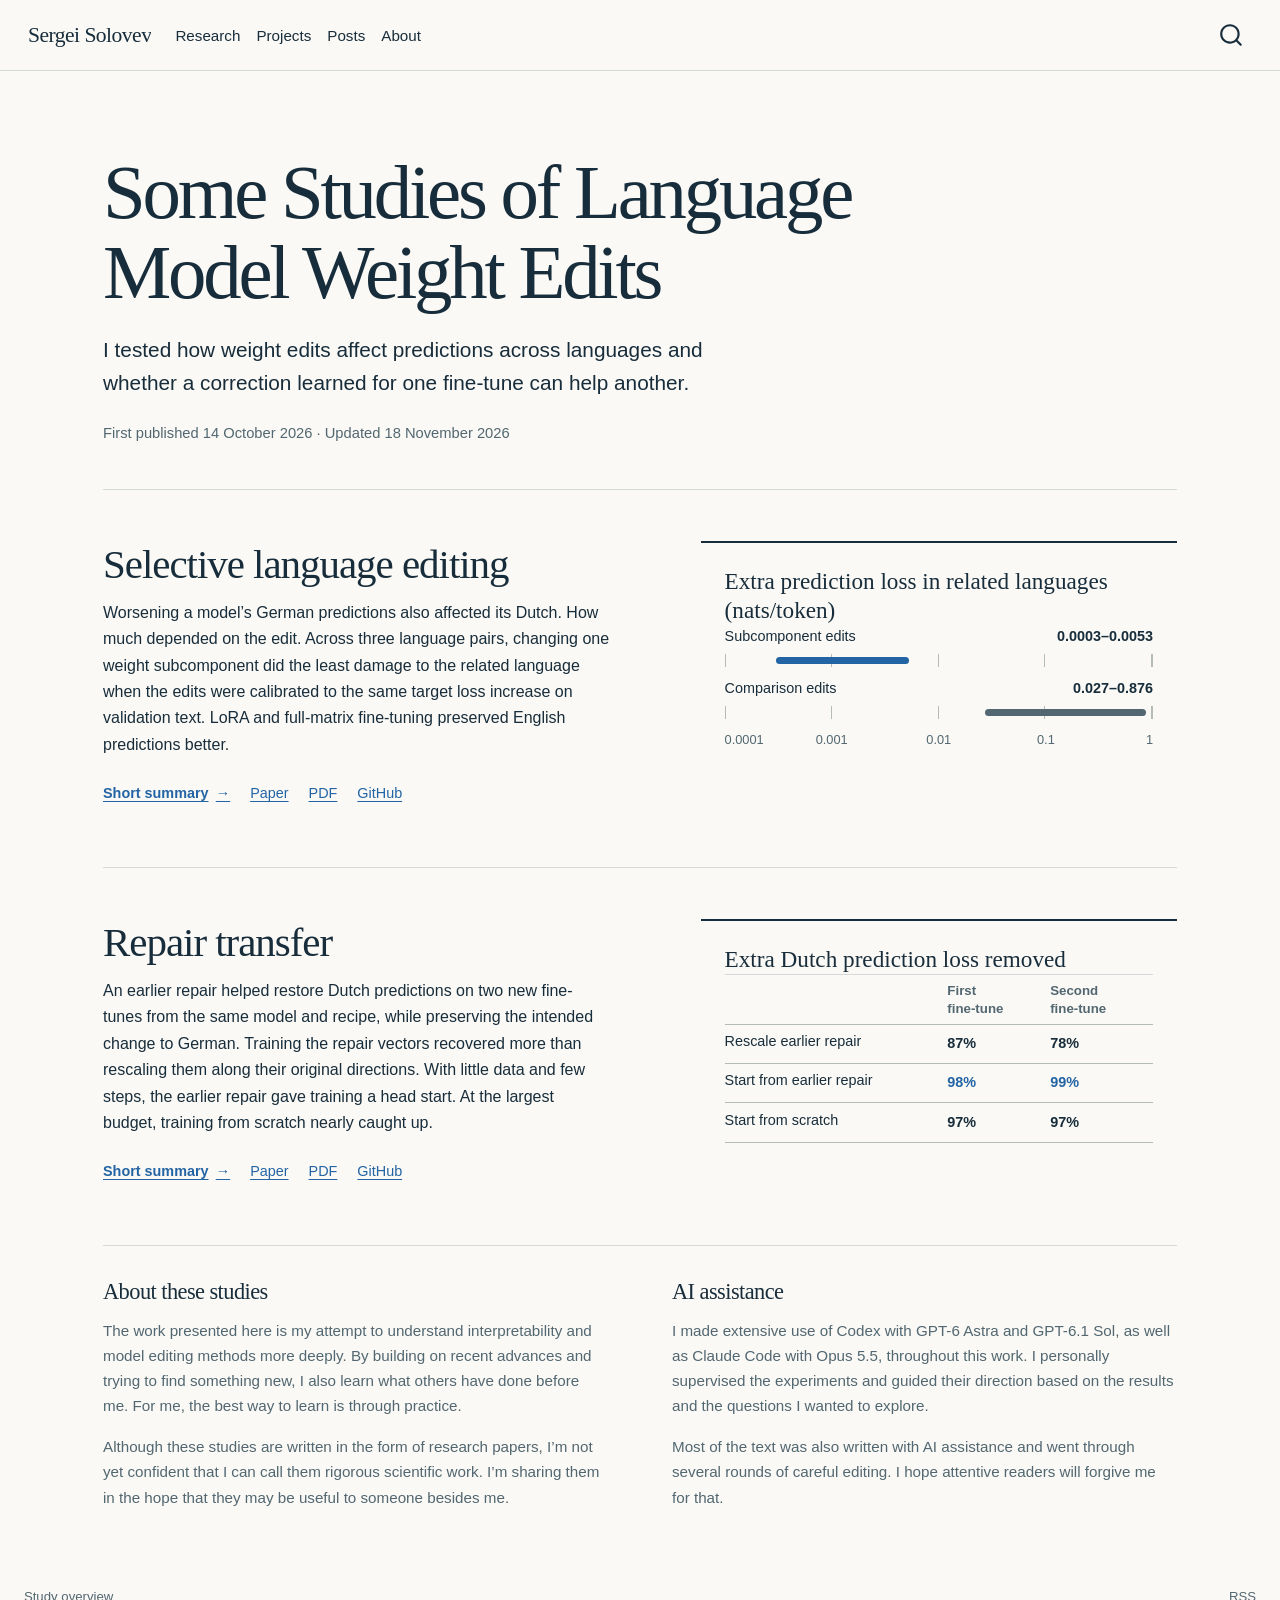
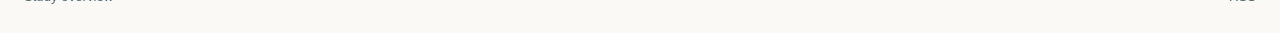
==== commit 92bb9170: "Restore the author’s overview notes and simplify result cards" ====
--- a/index.html
+++ b/index.html
@@ -183,7 +183,7 @@
     </nav>
   </div>
   <figure class="research-result figure" aria-labelledby="selective-result-title">
-    <p class="research-result-title" id="selective-result-title">Extra prediction loss in related languages</p>
+    <p class="research-result-title" id="selective-result-title">Extra prediction loss in related languages (nats/token)</p>
     <!-- Each decade from 0.0001 to 1 occupies one quarter of the axis. Source: selective article, Results. -->
     <div class="research-interval-row">
       <span>Subcomponent edits</span><strong>0.0003–0.0053</strong>
@@ -194,7 +194,6 @@
       <div class="research-interval-track research-interval-comparator" aria-hidden="true"><span style="--start: 60.78%; --end: 98.56%"></span></div>
     </div>
     <div class="research-interval-axis" aria-hidden="true"><span>0.0001</span><span>0.001</span><span>0.01</span><span>0.1</span><span>1</span></div>
-    <figcaption>German–Dutch, Spanish–Portuguese and French–Italian. Ranges span the held-out results in nats per token on a log scale. The comparison includes rank-one LoRA, full-matrix fine-tuning and neuron edits.</figcaption>
   </figure>
 </section>
 
@@ -247,19 +246,18 @@
 </tbody>
 </table>
 
-    <figcaption>At 2,048 fit tokens with a 600-step cap for regular runs. Rescaling includes two additional optimization runs. The last row shows the first fresh start.</figcaption>
   </figure>
 </section>
 
 <div class="research-notes">
   <section aria-labelledby="about-these-studies">
     <h2 id="about-these-studies" class="anchored">About these studies</h2>
-    <p>I learn best by trying a method myself. These studies grew out of a wish to understand earlier work on interpretability and model editing, then see what else those methods could reveal.</p>
-    <p>The studies take the form of research papers, though I still hesitate to call them rigorous scientific work. My hope is that someone else who wants to try these methods will find the experiments useful.</p>
+    <p>The work presented here is my attempt to understand interpretability and model editing methods more deeply. By building on recent advances and trying to find something new, I also learn what others have done before me. For me, the best way to learn is through practice.</p>
+    <p>Although these studies are written in the form of research papers, I’m not yet confident that I can call them rigorous scientific work. I’m sharing them in the hope that they may be useful to someone besides me.</p>
   </section>
   <section class="research-ai-note" aria-labelledby="ai-assistance">
     <h2 id="ai-assistance" class="anchored">AI assistance</h2>
-    <p>Codex (GPT-6 Astra and GPT-6.1 Sol) and Claude Code (Opus 5.5) helped extensively throughout the project. I supervised the experiments and decided what to try next as the results came in.</p>
+    <p>I made extensive use of Codex with GPT-6 Astra and GPT-6.1 Sol, as well as Claude Code with Opus 5.5, throughout this work. I personally supervised the experiments and guided their direction based on the results and the questions I wanted to explore.</p>
     <p>Most of the text was also written with AI assistance and went through several rounds of careful editing. I hope attentive readers will forgive me for that.</p>
   </section>
 </div>
